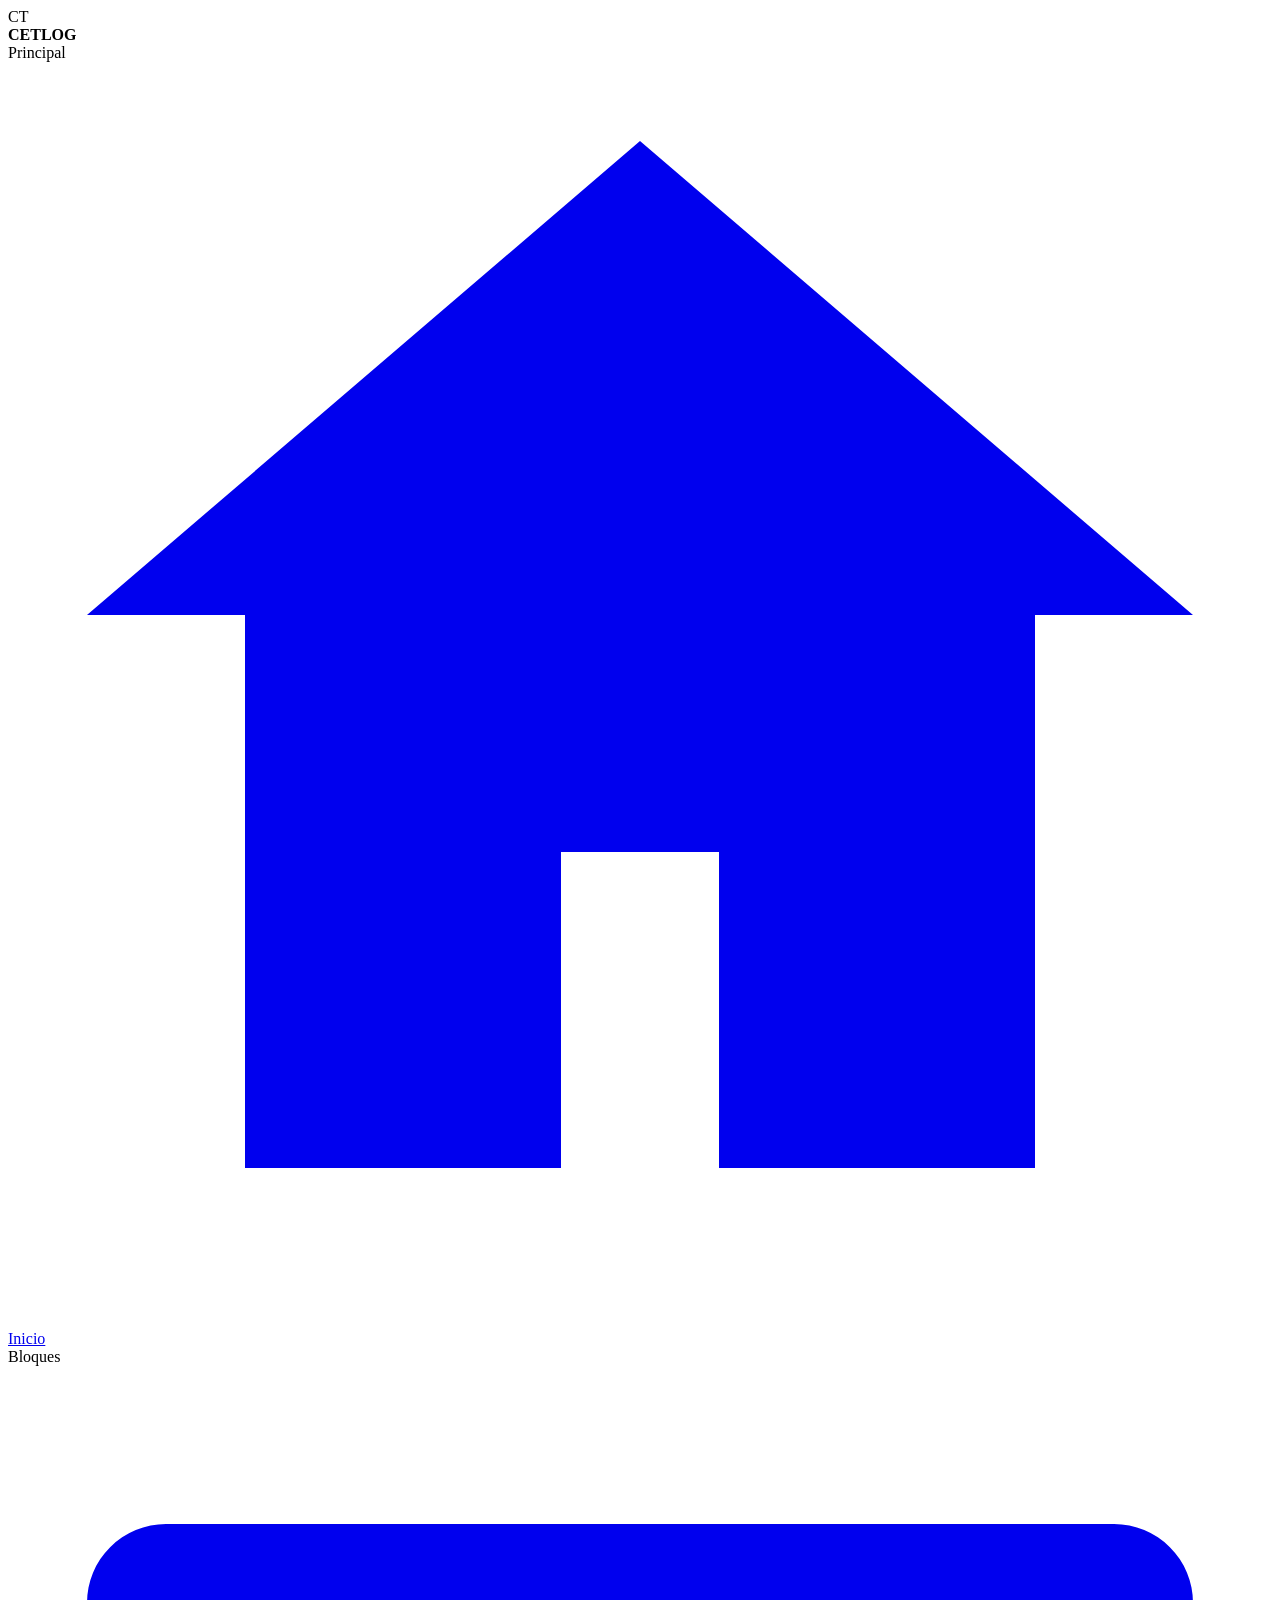
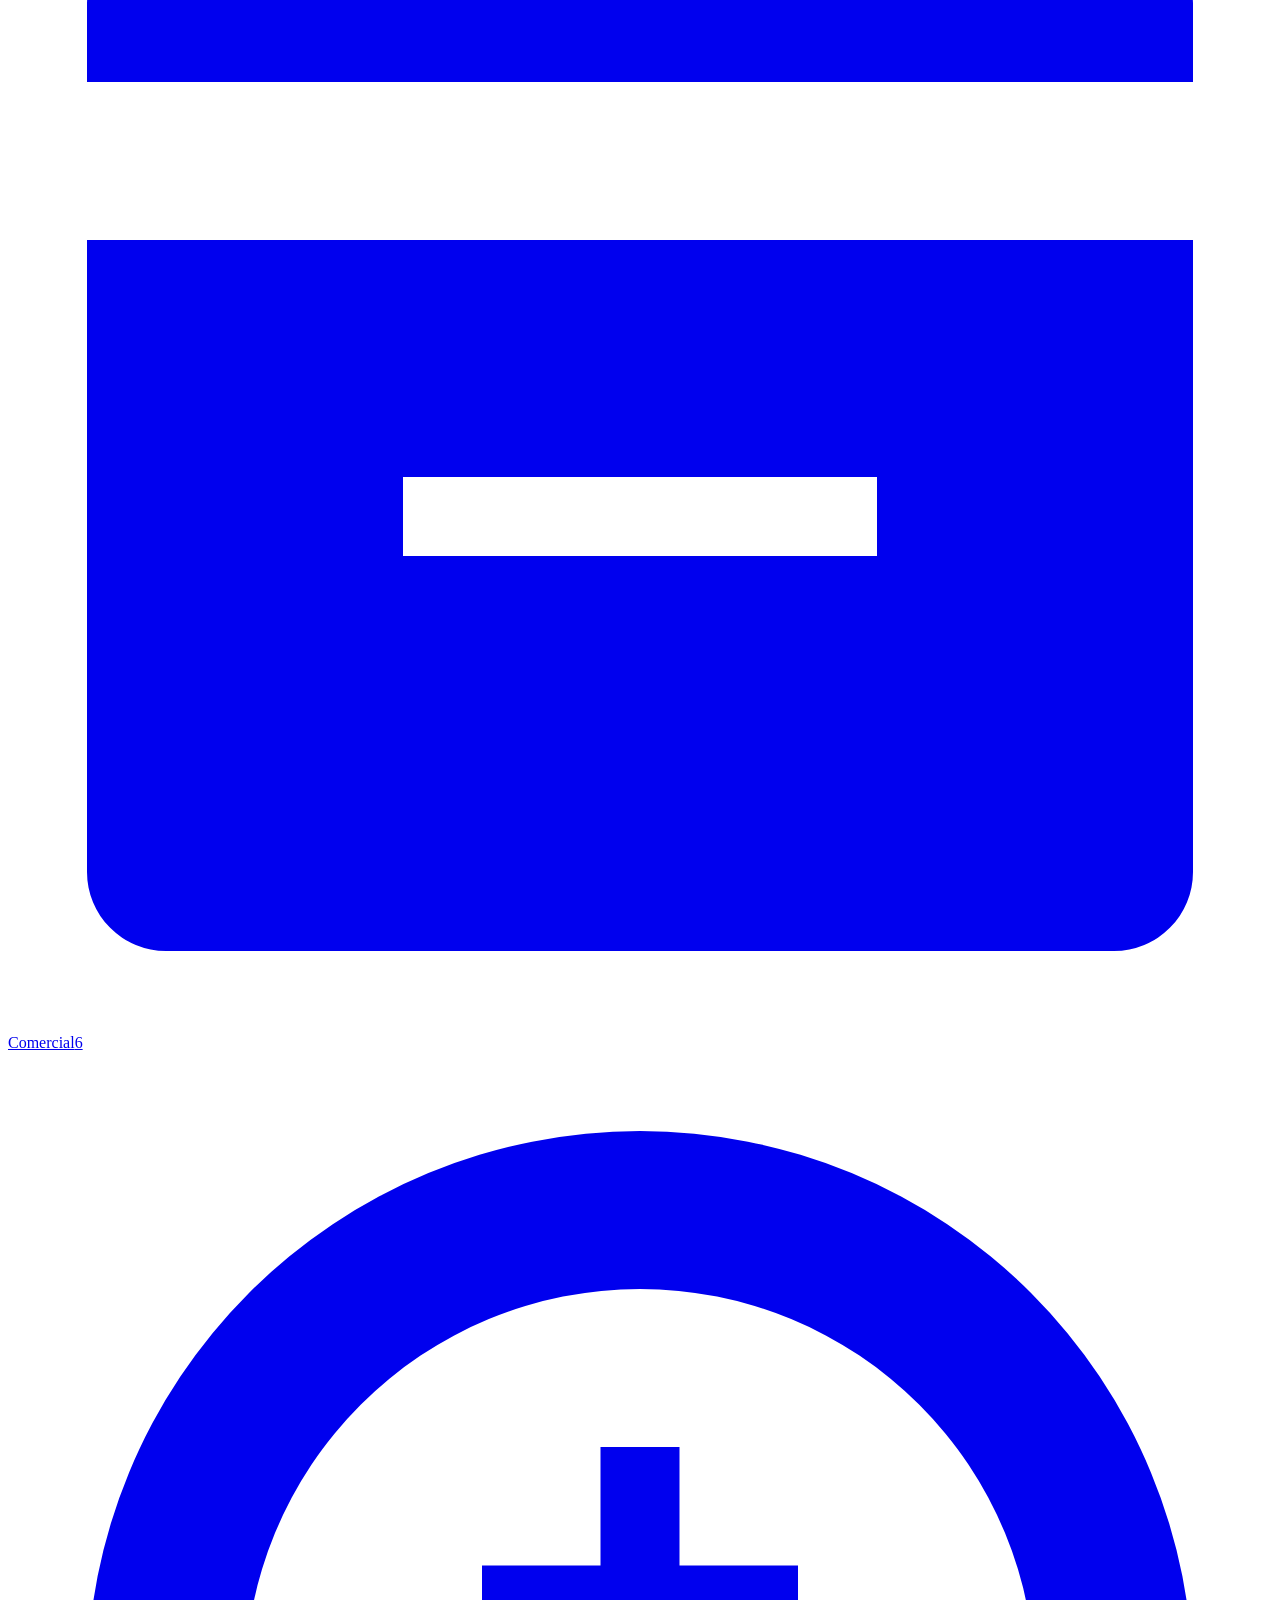
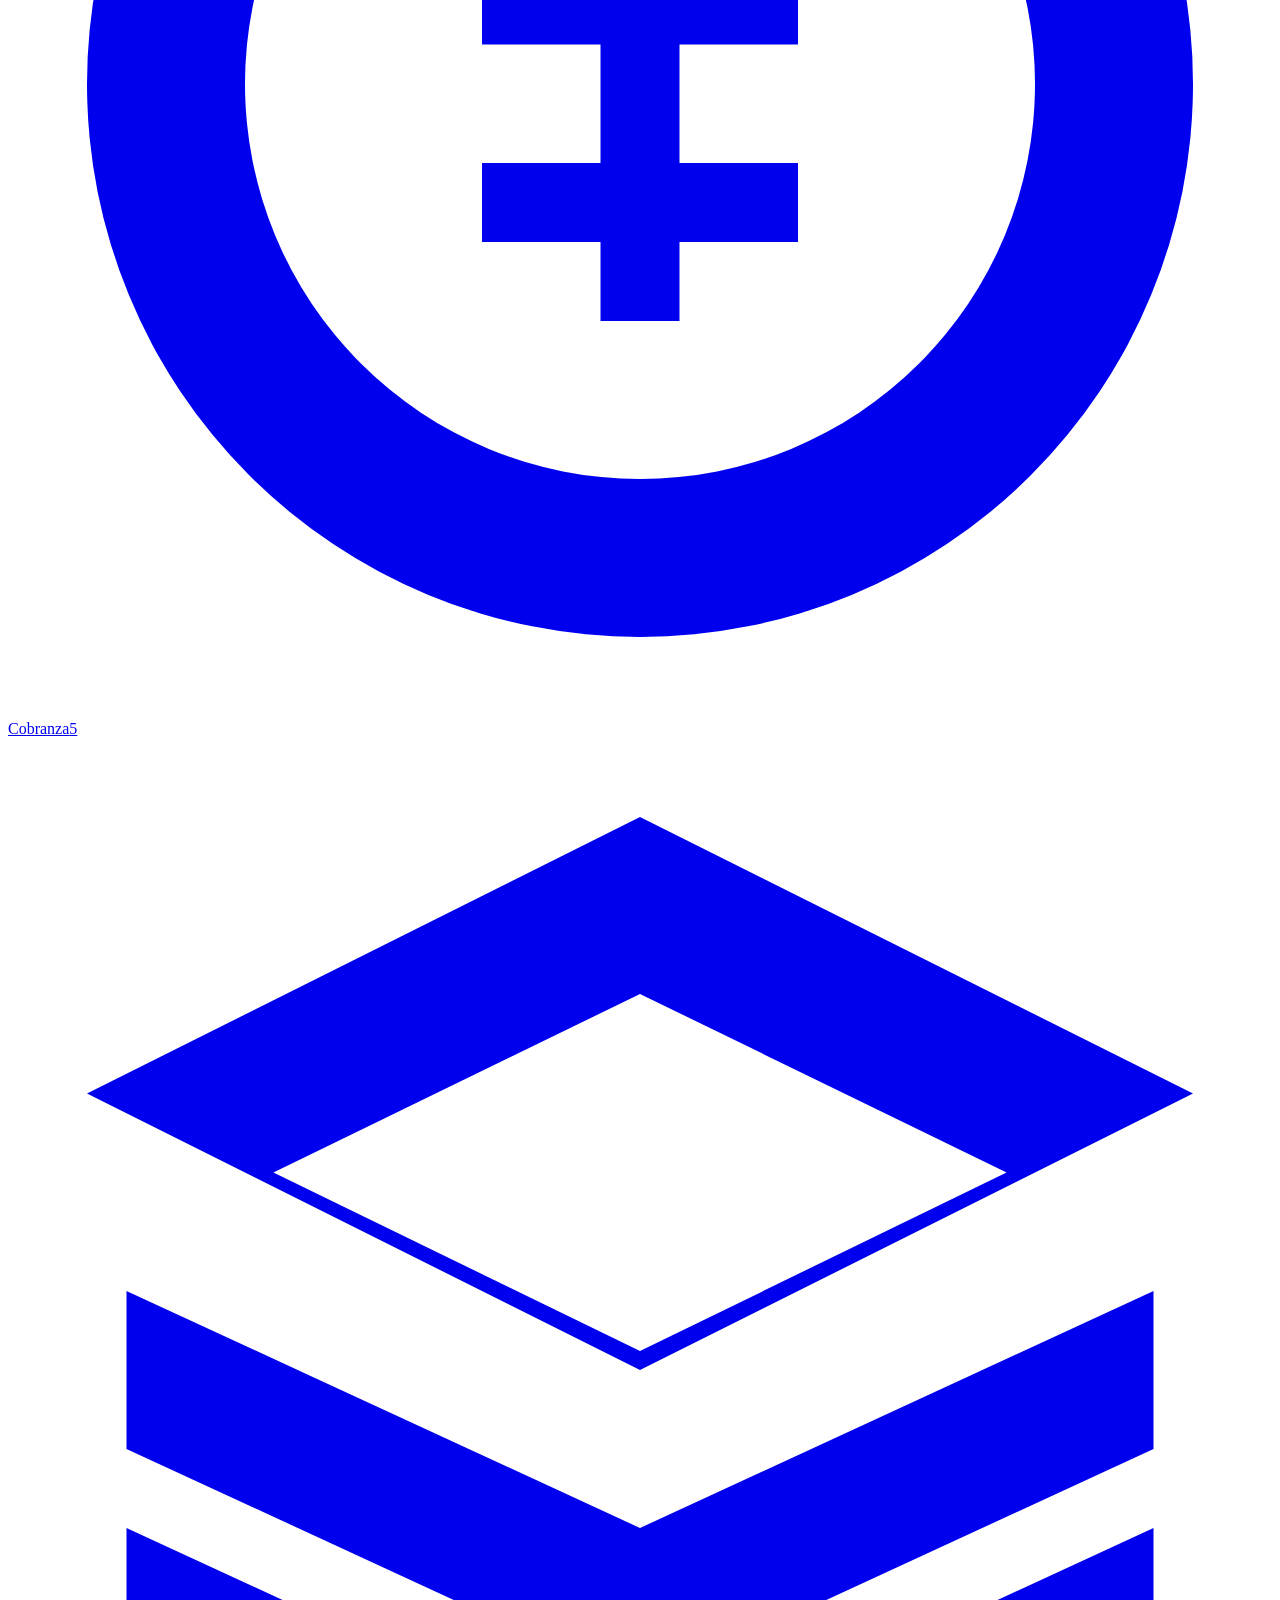
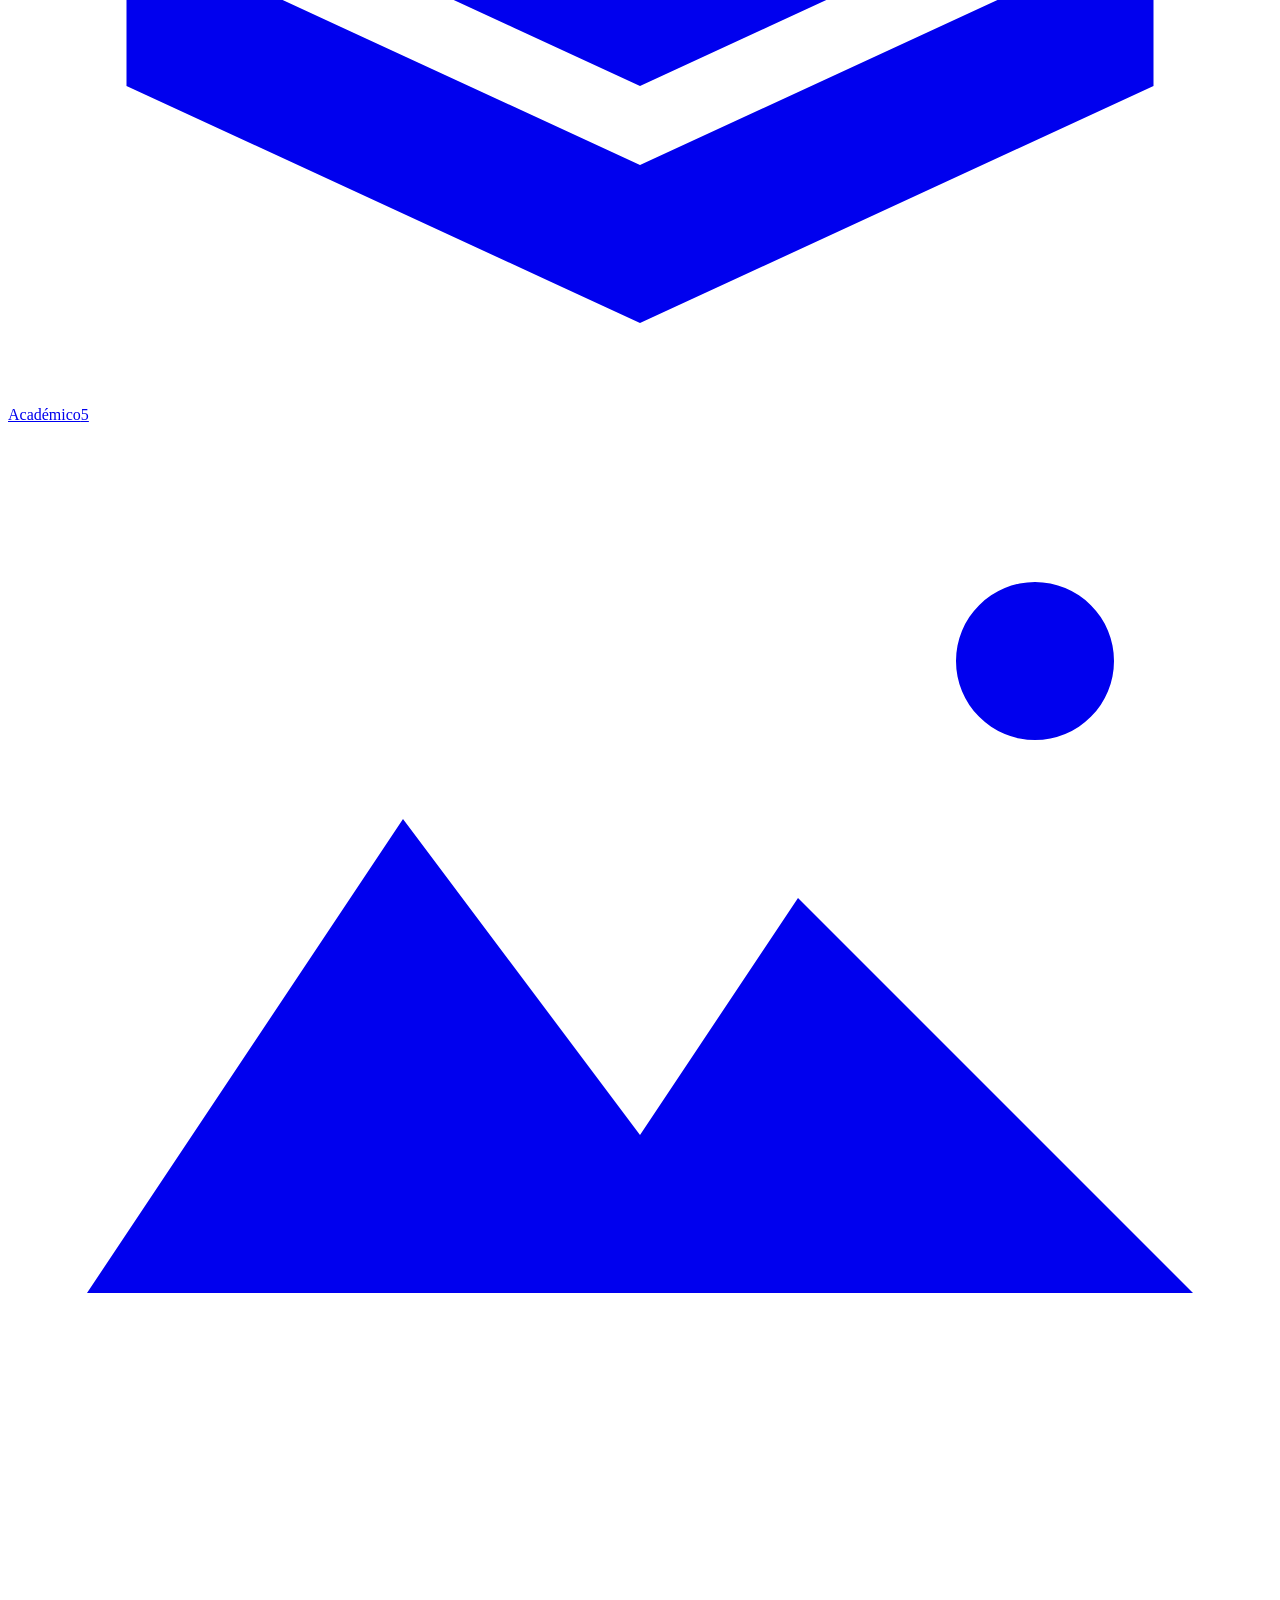
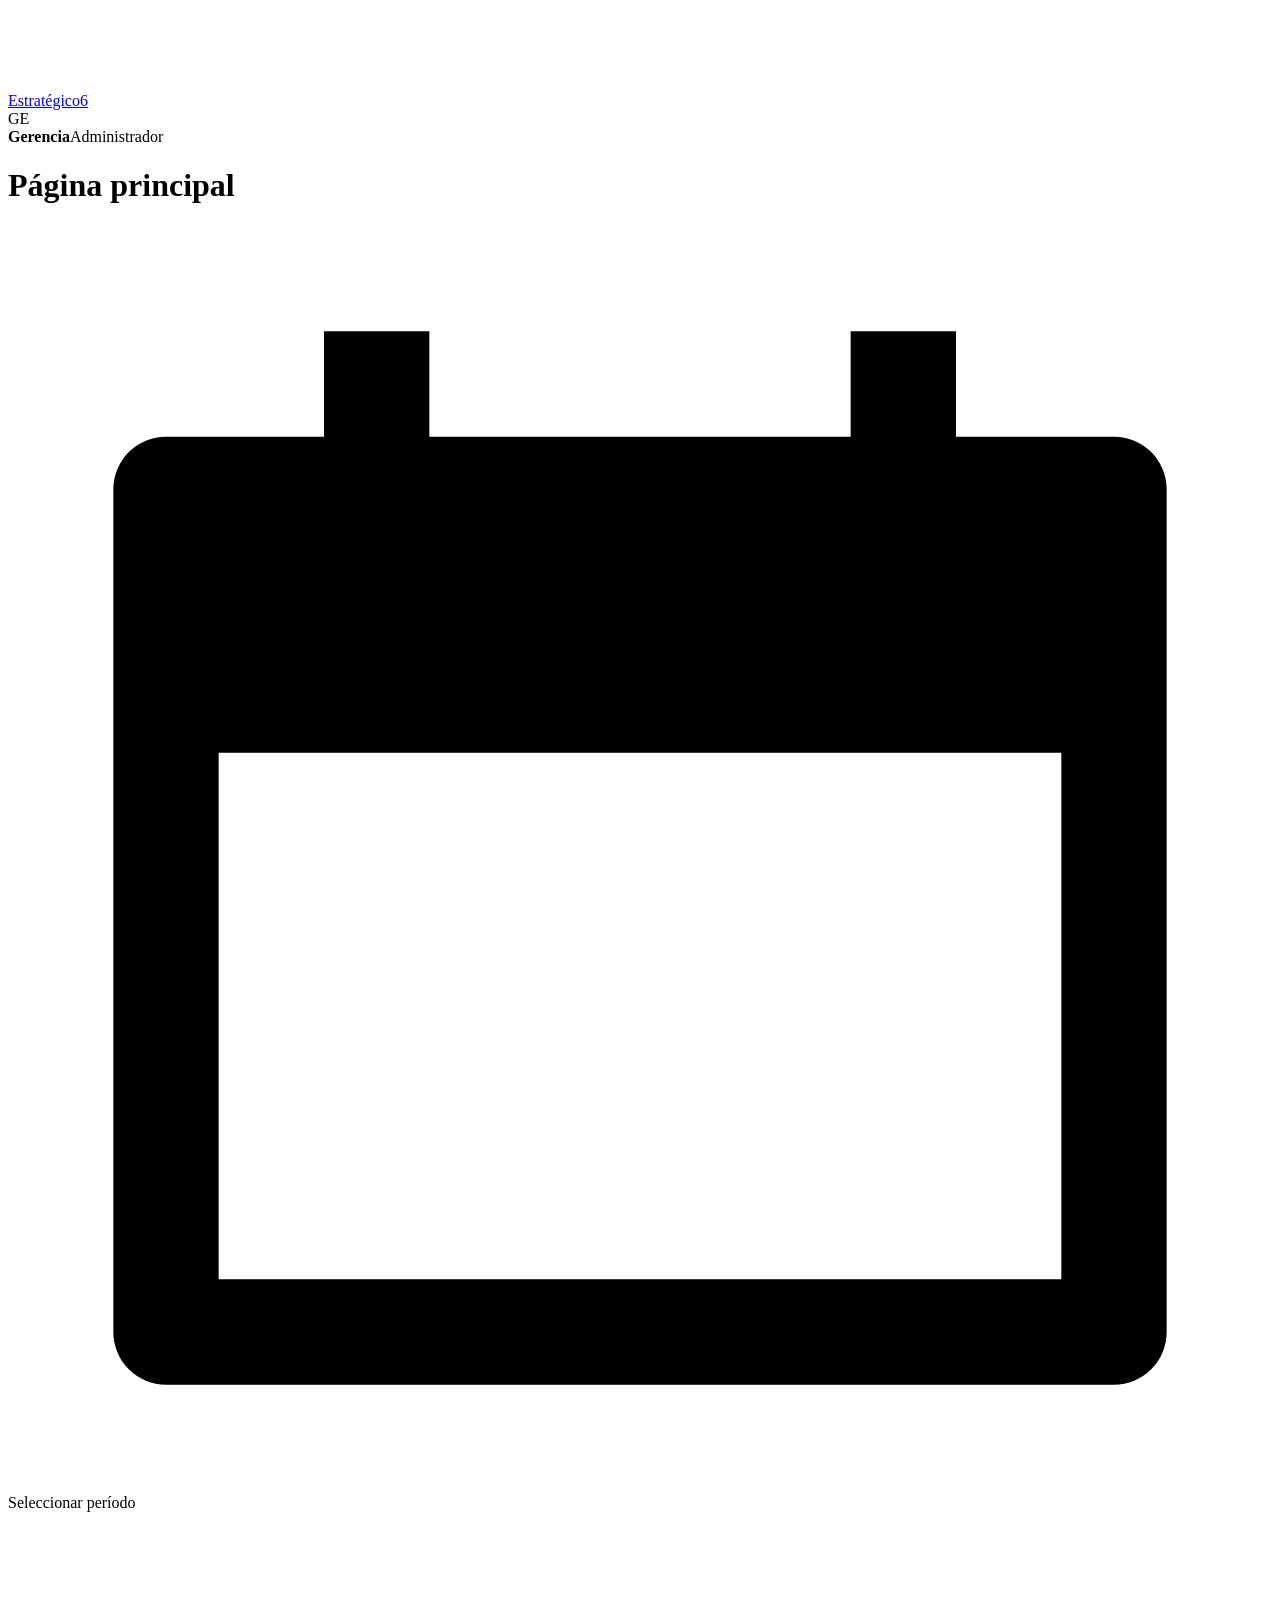
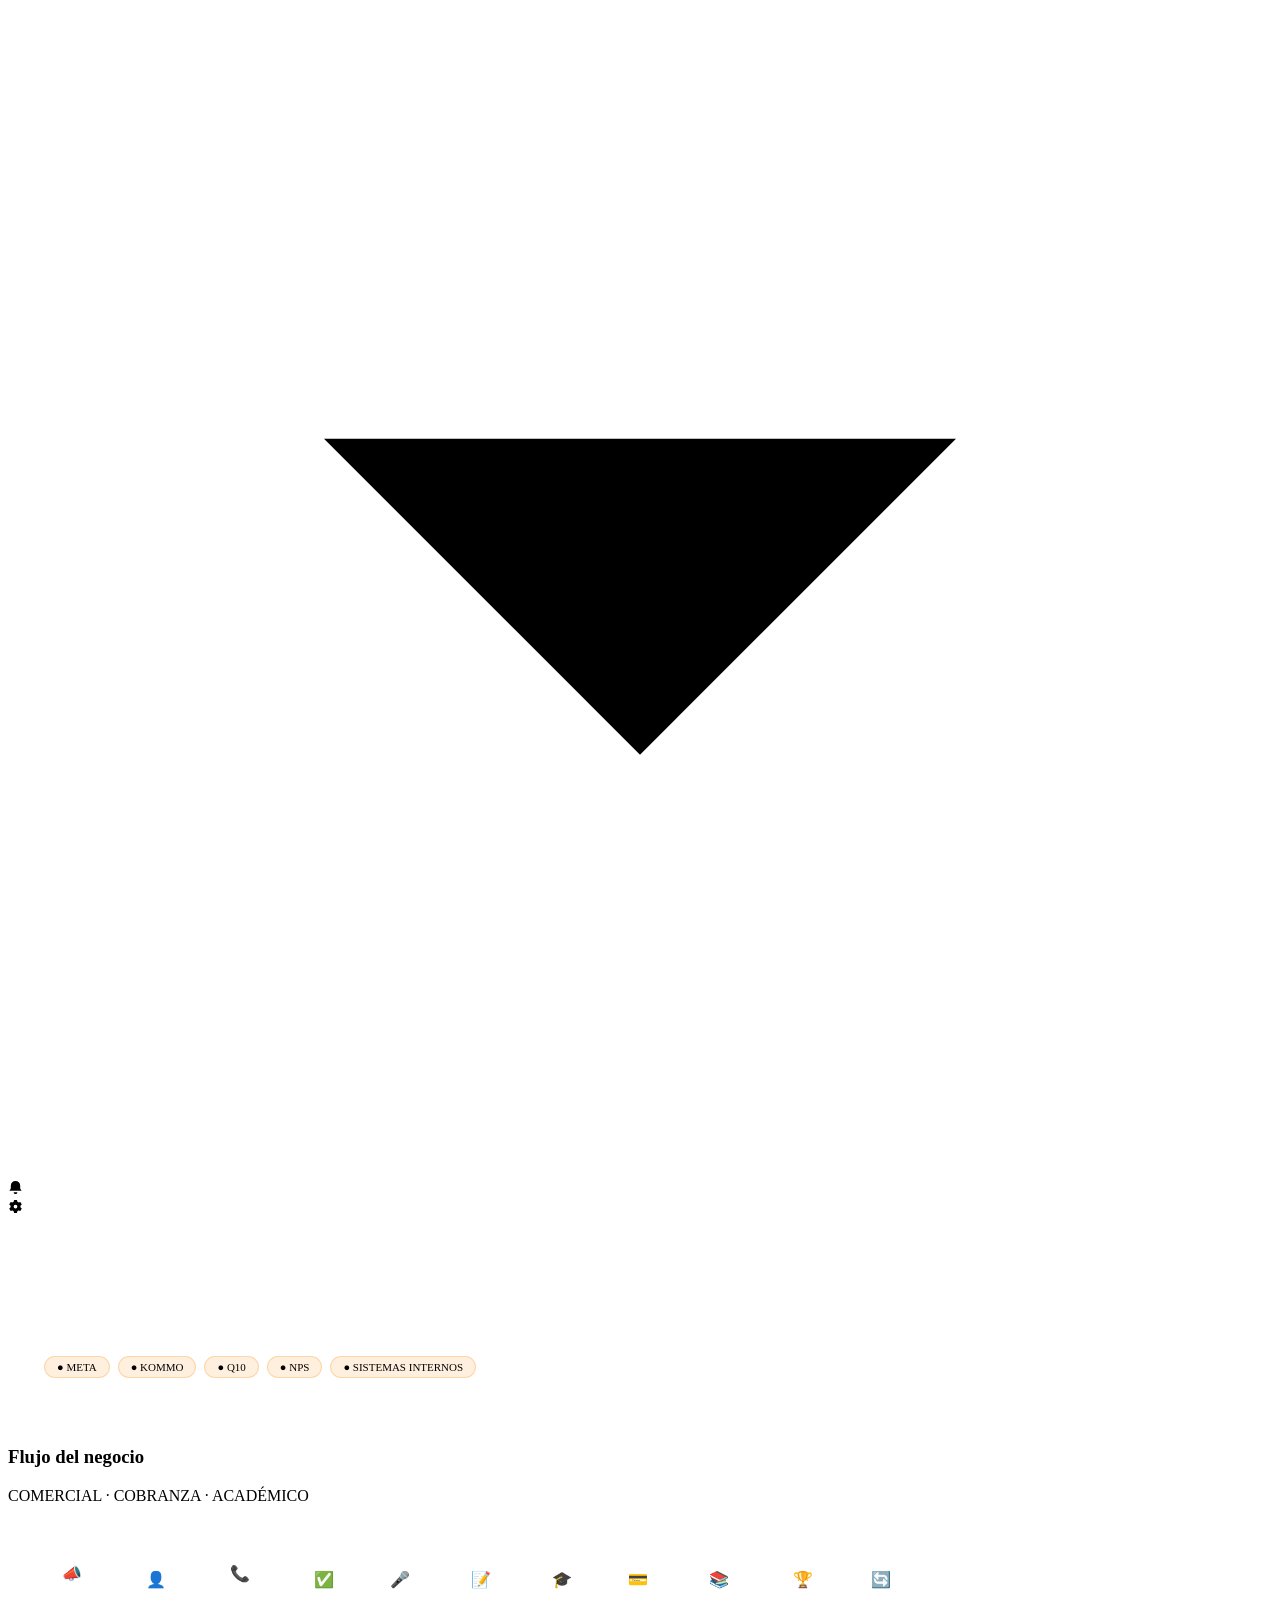
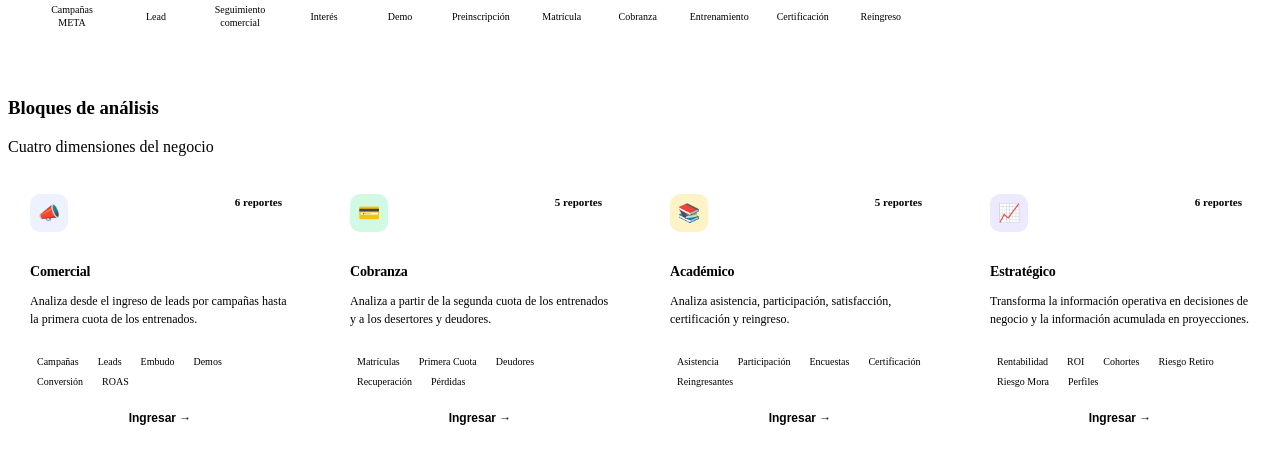
==== index.html @ 4b494918 "Rename cetlog_home.html to index.html" ====
<!DOCTYPE html>
<html lang="es">
<head>
<meta charset="UTF-8">
<meta name="viewport" content="width=device-width, initial-scale=1.0">
<title>Interfaz de reportes</title>
<link href="https://fonts.googleapis.com/css2?family=Inter:wght@300;400;500;600;700&display=swap" rel="stylesheet">
<link rel="stylesheet" href="cetlog_shared.css">
<style>
  .hero { background: linear-gradient(135deg, var(--navy) 0%, #252D7A 100%); border-radius: 14px; padding: 32px 36px; margin-bottom: 28px; position: relative; overflow: hidden; }
  .hero::before { content: ''; position: absolute; right: -40px; top: -40px; width: 220px; height: 220px; background: var(--orange); border-radius: 50%; opacity: 0.06; }
  .hero::after { content: ''; position: absolute; right: 60px; bottom: -60px; width: 140px; height: 140px; background: var(--orange); border-radius: 50%; opacity: 0.04; }
  .hero-label { font-size: 10px; font-weight: 600; color: var(--orange); text-transform: uppercase; letter-spacing: 0.12em; margin-bottom: 10px; }
  .hero h2 { font-size: 26px; font-weight: 700; color: white; letter-spacing: -0.5px; margin-bottom: 8px; line-height: 1.2; }
  .hero p { color: #ffffffa0; font-size: 13px; max-width: 540px; line-height: 1.6; margin-bottom: 20px; }
  .hero-chips { display: flex; gap: 8px; flex-wrap: wrap; }
  .hero-chip { background: #ffffff14; border: 1px solid #ffffff20; color: #ffffffc0; font-size: 11px; font-weight: 500; padding: 4px 12px; border-radius: 20px; }
  .hero-chip.orange { background: #F68A0A22; border-color: #F68A0A40; color: var(--orange); }

  .kpi-strip { display: grid; grid-template-columns: repeat(6, 1fr); gap: 12px; margin-bottom: 4px; }
  .kpi-card { background: var(--card); border: 1px solid var(--border); border-radius: 10px; padding: 16px; cursor: pointer; transition: all 0.15s; text-decoration: none; color: inherit; display: block; }
  .kpi-card:hover { border-color: var(--navy); box-shadow: 0 4px 16px #1D245C0f; transform: translateY(-1px); }
  .kpi-icon { width: 32px; height: 32px; border-radius: 8px; display: flex; align-items: center; justify-content: center; margin-bottom: 12px; font-size: 15px; }
  .kpi-card h4 { font-size: 12px; font-weight: 600; color: var(--text); margin-bottom: 3px; }
  .kpi-card p { font-size: 11px; color: var(--muted); line-height: 1.4; }
  .kpi-card .kpi-bar { height: 2px; background: var(--border); border-radius: 1px; margin-top: 12px; }
  .kpi-card .kpi-bar-fill { height: 100%; border-radius: 1px; width: 0; transition: width 0.8s ease; }

  .flow-section { background: var(--card); border: 1px solid var(--border); border-radius: 14px; padding: 28px 32px; margin-bottom: 4px; }
  .flow-label { font-size: 10px; font-weight: 600; color: var(--muted); text-transform: uppercase; letter-spacing: 0.1em; margin-bottom: 20px; }
  .flow-track { display: flex; align-items: center; gap: 0; overflow-x: auto; padding-bottom: 4px; }
  .flow-node { display: flex; flex-direction: column; align-items: center; flex-shrink: 0; }
  .flow-step { display: flex; flex-direction: column; align-items: center; gap: 6px; }
  .flow-bubble { width: 48px; height: 48px; border-radius: 50%; display: flex; align-items: center; justify-content: center; font-size: 16px; border: 2px solid var(--border); background: var(--bg); transition: all 0.2s; cursor: pointer; }
  .flow-bubble:hover { border-color: var(--navy); transform: scale(1.08); }
  .flow-bubble.highlight { border-color: var(--orange); background: var(--orange-light); }
  .flow-label-text { font-size: 10px; font-weight: 500; color: var(--muted); text-align: center; max-width: 64px; line-height: 1.3; }
  .flow-connector { width: 28px; height: 2px; background: var(--border); flex-shrink: 0; position: relative; margin-bottom: 24px; }
  .flow-connector::after { content: ''; position: absolute; right: -4px; top: -3px; width: 0; height: 0; border-top: 4px solid transparent; border-bottom: 4px solid transparent; border-left: 5px solid var(--border); }

  .blocks-grid { display: grid; grid-template-columns: repeat(4, 1fr); gap: 16px; }
  .block-card { background: var(--card); border: 1px solid var(--border); border-radius: 12px; padding: 22px; cursor: pointer; transition: all 0.15s; display: flex; flex-direction: column; gap: 14px; text-decoration: none; color: inherit; }
  .block-card:hover { box-shadow: 0 8px 24px #1D245C12; transform: translateY(-2px); }
  .block-card:hover .block-btn { background: var(--navy); color: white; border-color: var(--navy); }
  .block-header { display: flex; align-items: flex-start; justify-content: space-between; }
  .block-icon { width: 38px; height: 38px; border-radius: 10px; display: flex; align-items: center; justify-content: center; font-size: 18px; }
  .block-count { font-size: 11px; font-weight: 600; color: var(--muted); background: var(--bg); border: 1px solid var(--border); border-radius: 5px; padding: 2px 8px; }
  .block-body h4 { font-size: 14px; font-weight: 700; color: var(--text); margin-bottom: 5px; letter-spacing: -0.2px; }
  .block-body p { font-size: 12px; color: var(--muted); line-height: 1.5; }
  .block-reports { display: flex; flex-wrap: wrap; gap: 5px; }
  .report-tag { font-size: 10px; font-weight: 500; color: var(--muted); background: var(--bg); border: 1px solid var(--border); border-radius: 4px; padding: 2px 7px; }
  .block-btn { display: flex; align-items: center; justify-content: center; gap: 5px; border: 1px solid var(--border); border-radius: 7px; padding: 8px; font-size: 12px; font-weight: 600; color: var(--text); background: var(--bg); cursor: pointer; transition: all 0.15s; width: 100%; }

  .alerts-grid { display: grid; grid-template-columns: repeat(2, 1fr); gap: 12px; }
  .alert-card { background: var(--card); border: 1px solid var(--border); border-radius: 10px; padding: 16px 18px; display: flex; gap: 14px; align-items: flex-start; cursor: pointer; transition: all 0.15s; }
  .alert-card:hover { border-color: var(--navy); box-shadow: 0 4px 14px #1D245C0a; }
  .alert-dot { width: 8px; height: 8px; border-radius: 50%; flex-shrink: 0; margin-top: 5px; }
  .alert-body { flex: 1; }
  .alert-type { font-size: 9px; font-weight: 700; text-transform: uppercase; letter-spacing: 0.1em; margin-bottom: 4px; }
  .alert-body h5 { font-size: 13px; font-weight: 600; color: var(--text); margin-bottom: 3px; }
  .alert-body p { font-size: 11px; color: var(--muted); line-height: 1.4; }
  .alert-meta { font-size: 10px; color: var(--muted); margin-top: 8px; display: flex; gap: 8px; align-items: center; }
  .alert-badge { font-size: 9px; font-weight: 600; padding: 2px 7px; border-radius: 4px; }
</style>
</head>
<body>
<div class="layout">

  <aside class="sidebar">
    <div class="sidebar-logo">
      <div class="logo-mark">CT</div>
      <div class="logo-text"><strong>CETLOG</strong><span></span></div>
    </div>
    <div class="sidebar-section">
      <div class="sidebar-section-label">Principal</div>
      <a class="nav-item active" href="cetlog_home.html">
        <svg class="nav-icon" viewBox="0 0 16 16" fill="currentColor"><path d="M8 1L1 7h2v7h4v-4h2v4h4V7h2L8 1z"/></svg>
        Inicio
      </a>
    </div>
    <div class="sidebar-section">
      <div class="sidebar-section-label">Bloques</div>
      <a class="nav-item" href="cetlog_comercial.html">
        <svg class="nav-icon" viewBox="0 0 16 16" fill="currentColor"><path d="M2 2h12a1 1 0 0 1 1 1v1H1V3a1 1 0 0 1 1-1zm-1 4h14v8a1 1 0 0 1-1 1H2a1 1 0 0 1-1-1V6zm4 3v1h6V9H5z"/></svg>
        Comercial<span class="nav-badge">6</span>
      </a>
      <a class="nav-item" href="cetlog_cobranza.html">
        <svg class="nav-icon" viewBox="0 0 16 16" fill="currentColor"><path d="M8 1a7 7 0 1 1 0 14A7 7 0 0 1 8 1zm0 2a5 5 0 1 0 0 10A5 5 0 0 0 8 3zm.5 2v1.5H10v1H8.5V9H10v1H8.5V11h-1v-1H6V9h1.5V7.5H6v-1h1.5V5h1z"/></svg>
        Cobranza<span class="nav-badge">5</span>
      </a>
      <a class="nav-item" href="cetlog_academico.html">
        <svg class="nav-icon" viewBox="0 0 16 16" fill="currentColor"><path d="M8 1l7 3.5-7 3.5-7-3.5L8 1zm0 2.24L3.36 5.5 8 7.76 12.64 5.5 8 3.24zM1.5 7l6.5 3 6.5-3V9L8 12 1.5 9V7zm0 3l6.5 3 6.5-3v2L8 15l-6.5-3v-2z"/></svg>
        Académico<span class="nav-badge">5</span>
      </a>
      <a class="nav-item" href="cetlog_estrategico.html">
        <svg class="nav-icon" viewBox="0 0 16 16" fill="currentColor"><path d="M1 11l4-6 3 4 2-3 5 5H1zm13-8a1 1 0 1 1-2 0 1 1 0 0 1 2 0z"/></svg>
        Estratégico<span class="nav-badge">6</span>
      </a>
    </div>
    <div class="sidebar-bottom">
      <div class="user-pill">
        <div class="avatar">GE</div>
        <div class="user-info"><strong>Gerencia</strong><span>Administrador</span></div>
      </div>
    </div>
  </aside>

  <div class="main">
    <header class="topbar">
      <div class="topbar-title">
        <h1>Página principal</h1>
        
      </div>
      <div class="topbar-actions">
        <div class="period-selector">
          <svg viewBox="0 0 12 12" fill="currentColor"><path d="M3 1v1H1.5A.5.5 0 0 0 1 2.5v8a.5.5 0 0 0 .5.5h9a.5.5 0 0 0 .5-.5v-8a.5.5 0 0 0-.5-.5H9V1H8v1H4V1H3zm-1 4h8v5H2V5z"/></svg>
          Seleccionar período
          <svg viewBox="0 0 12 12" fill="currentColor"><path d="M3 5l3 3 3-3"/></svg>
        </div>
        <div class="icon-btn" data-tip="Notificaciones">
          <div class="notif-dot"></div>
          <svg width="15" height="15" viewBox="0 0 16 16" fill="currentColor"><path d="M8 1a5 5 0 0 0-5 5v3l-1.5 2.5h13L13 9V6a5 5 0 0 0-5-5zm0 14a2 2 0 0 0 2-2H6a2 2 0 0 0 2 2z"/></svg>
        </div>
        <div class="icon-btn" data-tip="Configuración">
          <svg width="15" height="15" viewBox="0 0 16 16" fill="currentColor"><path d="M6.5 1h3l.5 2a5 5 0 0 1 1.2.7l2-.5 1.5 2.6-1.5 1.4a5 5 0 0 1 0 1.6l1.5 1.4-1.5 2.6-2-.5A5 5 0 0 1 10 13l-.5 2h-3L6 13a5 5 0 0 1-1.2-.7l-2 .5L1.3 10.2l1.5-1.4a5 5 0 0 1 0-1.6L1.3 5.8 2.8 3.2l2 .5A5 5 0 0 1 6 3L6.5 1zM8 6a2 2 0 1 0 0 4 2 2 0 0 0 0-4z"/></svg>
        </div>
      </div>
    </header>

    <div class="content">

      <div class="hero">
               <h2>Visión completa del negocio</h2>
        <p>Plataforma centralizada para el análisis comercial, financiero, académico y estratégico.</p>
        <div class="hero-chips">
          <div class="hero-chip orange">● META</div>
          <div class="hero-chip orange">● KOMMO</div>
          <div class="hero-chip orange">● Q10</div>
          <div class="hero-chip orange">● NPS</div>
          <div class="hero-chip orange">● SISTEMAS INTERNOS</div>
        </div>
      </div>

      
      <div class="section-header" style="margin-top:36px;">
        <h3>Flujo del negocio</h3>
        <p>COMERCIAL · COBRANZA · ACADÉMICO</p>
      </div>
      <div class="flow-section">
                <div class="flow-track">
          <div class="flow-node"><div class="flow-step"><div class="flow-bubble highlight" data-tip="META Ads"><span>📣</span></div><div class="flow-label-text">Campañas META</div></div></div>
          <div class="flow-connector"></div>
          <div class="flow-node"><div class="flow-step"><div class="flow-bubble" data-tip="Kommo CRM"><span>👤</span></div><div class="flow-label-text">Lead</div></div></div>
          <div class="flow-connector"></div>
          <div class="flow-node"><div class="flow-step"><div class="flow-bubble" data-tip="Kommo + Control"><span>📞</span></div><div class="flow-label-text">Seguimiento comercial</div></div></div>
          <div class="flow-connector"></div>
          <div class="flow-node"><div class="flow-step"><div class="flow-bubble" data-tip="Kommo"><span>✅</span></div><div class="flow-label-text">Interés</div></div></div>
          <div class="flow-connector"></div>
          <div class="flow-node"><div class="flow-step"><div class="flow-bubble" data-tip="Lista de asistentes"><span>🎤</span></div><div class="flow-label-text">Demo</div></div></div>
          <div class="flow-connector"></div>
          <div class="flow-node"><div class="flow-step"><div class="flow-bubble" data-tip="Q10"><span>📝</span></div><div class="flow-label-text">Preinscripción</div></div></div>
          <div class="flow-connector"></div>
          <div class="flow-node"><div class="flow-step"><div class="flow-bubble" data-tip="Q10"><span>🎓</span></div><div class="flow-label-text">Matrícula</div></div></div>
          <div class="flow-connector"></div>
          <div class="flow-node"><div class="flow-step"><div class="flow-bubble" data-tip="Q10 + Cobranza"><span>💳</span></div><div class="flow-label-text">Cobranza</div></div></div>
          <div class="flow-connector"></div>
          <div class="flow-node"><div class="flow-step"><div class="flow-bubble" data-tip="Q10 + Sistema"><span>📚</span></div><div class="flow-label-text">Entrenamiento</div></div></div>
          <div class="flow-connector"></div>
          <div class="flow-node"><div class="flow-step"><div class="flow-bubble" data-tip="Q10"><span>🏆</span></div><div class="flow-label-text">Certificación</div></div></div>
          <div class="flow-connector"></div>
          <div class="flow-node"><div class="flow-step"><div class="flow-bubble highlight" data-tip="Q10 + Kommo"><span>🔄</span></div><div class="flow-label-text">Reingreso</div></div></div>
        </div>
      </div>

      <div class="section-header" style="margin-top:36px;">
        <h3>Bloques de análisis</h3>
        <p>Cuatro dimensiones del negocio</p>
      </div>
      <div class="blocks-grid">

        <a class="block-card" href="cetlog_comercial.html">
          <div class="block-header"><div class="block-icon" style="background:#EEF2FF;">📣</div><div class="block-count">6 reportes</div></div>
          <div class="block-body"><h4>Comercial</h4><p>Analiza desde el ingreso de leads por campañas hasta la primera cuota de los entrenados.  </p></div>
          <div class="block-reports"><span class="report-tag">Campañas</span><span class="report-tag">Leads</span><span class="report-tag">Embudo</span><span class="report-tag">Demos</span><span class="report-tag">Conversión</span><span class="report-tag">ROAS</span></div>
          <button class="block-btn">Ingresar →</button>
        </a>

        <a class="block-card" href="cetlog_cobranza.html">
          <div class="block-header"><div class="block-icon" style="background:#D1FAE5;">💳</div><div class="block-count">5 reportes</div></div>
          <div class="block-body"><h4>Cobranza</h4><p>Analiza a partir de la segunda cuota de los entrenados y a los desertores y deudores. </p></div>
          <div class="block-reports"><span class="report-tag">Matrículas</span><span class="report-tag">Primera Cuota</span><span class="report-tag">Deudores</span><span class="report-tag">Recuperación</span><span class="report-tag">Pérdidas</span></div>
          <button class="block-btn">Ingresar →</button>
        </a>

        <a class="block-card" href="cetlog_academico.html">
          <div class="block-header"><div class="block-icon" style="background:#FEF3C7;">📚</div><div class="block-count">5 reportes</div></div>
          <div class="block-body"><h4>Académico</h4><p>Analiza asistencia, participación, satisfacción, certificación y reingreso.</p></div>
          <div class="block-reports"><span class="report-tag">Asistencia</span><span class="report-tag">Participación</span><span class="report-tag">Encuestas</span><span class="report-tag">Certificación</span><span class="report-tag">Reingresantes</span></div>
          <button class="block-btn">Ingresar →</button>
        </a>

        <a class="block-card" href="cetlog_estrategico.html">
          <div class="block-header"><div class="block-icon" style="background:#EDE9FE;">📈</div><div class="block-count">6 reportes</div></div>
          <div class="block-body"><h4>Estratégico</h4><p>Transforma la información operativa en decisiones de negocio y la información acumulada en proyecciones. </p></div>
          <div class="block-reports"><span class="report-tag">Rentabilidad</span><span class="report-tag">ROI</span><span class="report-tag">Cohortes</span><span class="report-tag">Riesgo Retiro</span><span class="report-tag">Riesgo Mora</span><span class="report-tag">Perfiles</span></div>
          <button class="block-btn">Ingresar →</button>
        </a>

              

<script>
  window.addEventListener('load', () => {
    setTimeout(() => {
      document.querySelectorAll('.kpi-bar-fill').forEach(el => { el.style.width = el.dataset.w + '%'; });
    }, 300);
  });
</script>
</body>
</html>
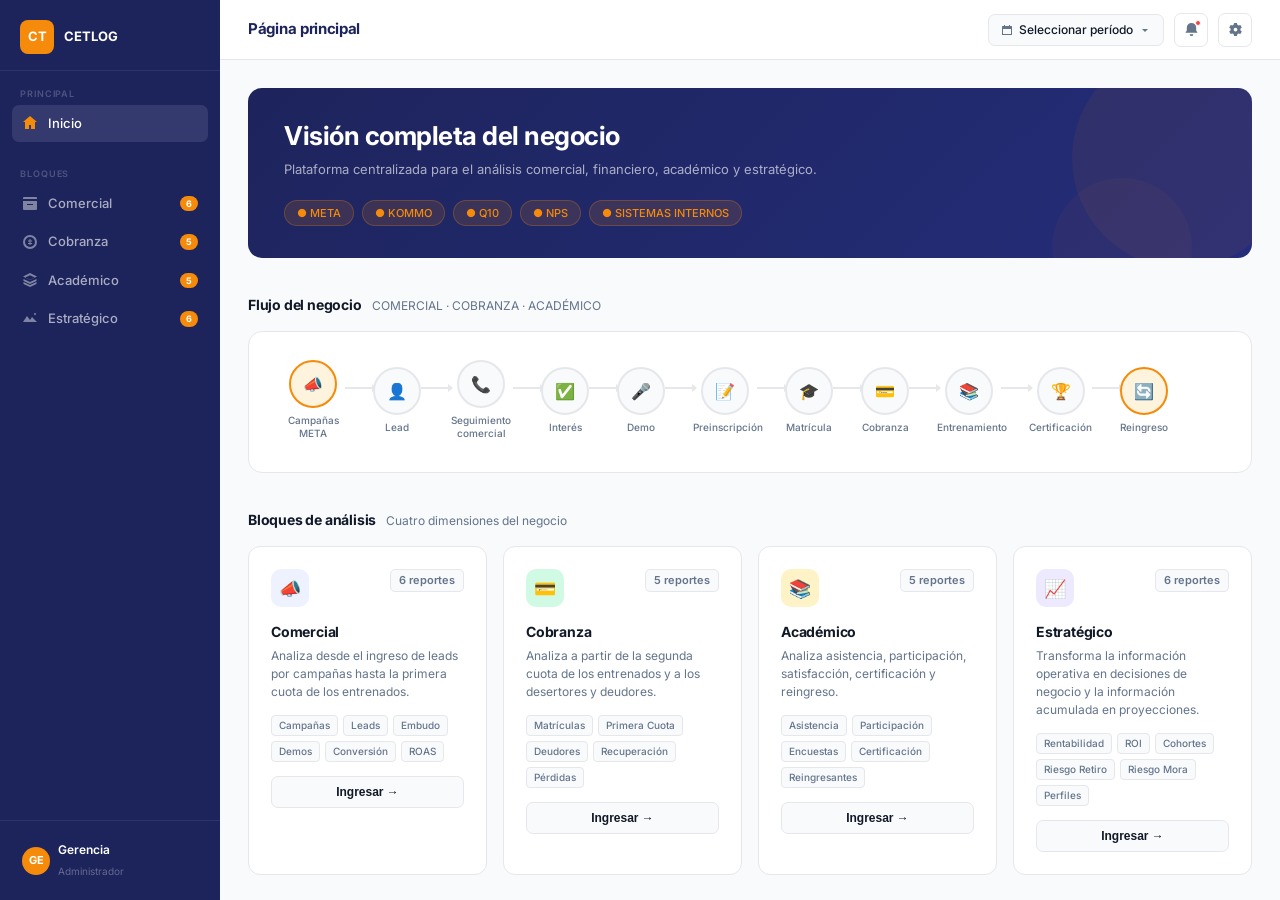
==== commit 710c5041: "Add files via upload" ====
--- a/index.html
+++ b/index.html
@@ -73,7 +73,7 @@
     </div>
     <div class="sidebar-section">
       <div class="sidebar-section-label">Principal</div>
-      <a class="nav-item active" href="cetlog_home.html">
+      <a class="nav-item active" href="index.html">
         <svg class="nav-icon" viewBox="0 0 16 16" fill="currentColor"><path d="M8 1L1 7h2v7h4v-4h2v4h4V7h2L8 1z"/></svg>
         Inicio
       </a>
--- a/cetlog_shared.css
+++ b/cetlog_shared.css
@@ -0,0 +1,332 @@
+/* ════════════════════════════════════════════════════════════════
+   CETLOG INTELLIGENCE HUB — Sistema visual compartido
+   ════════════════════════════════════════════════════════════════ */
+
+*, *::before, *::after { box-sizing: border-box; margin: 0; padding: 0; }
+
+:root {
+  --navy: #1D245C;
+  --navy-light: #252D6E;
+  --navy-dim: #1D245C22;
+  --orange: #F68A0A;
+  --orange-light: #FEF3DC;
+  --success: #10B981;
+  --success-light: #D1FAE5;
+  --warning: #F59E0B;
+  --warning-light: #FEF3C7;
+  --danger: #EF4444;
+  --danger-light: #FEE2E2;
+  --purple: #7C3AED;
+  --purple-light: #EDE9FE;
+  --bg: #F8FAFC;
+  --card: #FFFFFF;
+  --border: #E5E7EB;
+  --text: #111827;
+  --muted: #64748B;
+  --sidebar-w: 220px;
+  --topbar-h: 60px;
+}
+
+html, body { height: 100%; font-family: 'Inter', sans-serif; background: var(--bg); color: var(--text); font-size: 14px; line-height: 1.5; }
+
+/* ── LAYOUT ── */
+.layout { display: flex; height: 100vh; overflow: hidden; }
+
+/* ── SIDEBAR ── */
+.sidebar {
+  width: var(--sidebar-w);
+  background: var(--navy);
+  display: flex;
+  flex-direction: column;
+  flex-shrink: 0;
+  height: 100vh;
+  position: fixed;
+  left: 0; top: 0;
+  z-index: 100;
+}
+.sidebar-logo {
+  padding: 20px 20px 16px;
+  border-bottom: 1px solid #ffffff14;
+  display: flex;
+  align-items: center;
+  gap: 10px;
+}
+.logo-mark {
+  width: 34px; height: 34px;
+  background: var(--orange);
+  border-radius: 8px;
+  display: flex; align-items: center; justify-content: center;
+  font-weight: 700; font-size: 13px; color: white; letter-spacing: -0.5px;
+  flex-shrink: 0;
+}
+.logo-text { line-height: 1.2; }
+.logo-text strong { display: block; color: white; font-size: 13px; font-weight: 700; }
+.logo-text span { color: #ffffff60; font-size: 10px; font-weight: 400; }
+
+.sidebar-section { padding: 16px 12px 8px; }
+.sidebar-section-label { font-size: 9px; font-weight: 600; color: #ffffff38; text-transform: uppercase; letter-spacing: 0.1em; padding: 0 8px; margin-bottom: 4px; }
+
+.nav-item {
+  display: flex; align-items: center; gap: 10px;
+  padding: 9px 10px;
+  border-radius: 7px;
+  cursor: pointer;
+  color: #ffffffa0;
+  font-size: 13px; font-weight: 500;
+  transition: all 0.15s;
+  text-decoration: none;
+  margin-bottom: 1px;
+}
+.nav-item:hover { background: #ffffff12; color: white; }
+.nav-item.active { background: #ffffff1a; color: white; }
+.nav-item.active .nav-icon { color: var(--orange); }
+.nav-icon { width: 16px; height: 16px; flex-shrink: 0; opacity: 0.7; }
+.nav-item.active .nav-icon, .nav-item:hover .nav-icon { opacity: 1; }
+
+.nav-badge {
+  margin-left: auto;
+  background: var(--orange);
+  color: white;
+  font-size: 9px;
+  font-weight: 700;
+  padding: 1px 6px;
+  border-radius: 10px;
+}
+
+.sidebar-bottom {
+  margin-top: auto;
+  padding: 12px;
+  border-top: 1px solid #ffffff14;
+}
+.user-pill {
+  display: flex; align-items: center; gap: 8px;
+  padding: 8px 10px;
+  border-radius: 7px;
+  cursor: pointer;
+}
+.user-pill:hover { background: #ffffff12; }
+.avatar { width: 28px; height: 28px; background: var(--orange); border-radius: 50%; display: flex; align-items: center; justify-content: center; font-size: 11px; font-weight: 700; color: white; flex-shrink: 0; }
+.user-info strong { display: block; color: white; font-size: 12px; font-weight: 600; }
+.user-info span { color: #ffffff50; font-size: 10px; }
+
+/* ── MAIN ── */
+.main { margin-left: var(--sidebar-w); flex: 1; display: flex; flex-direction: column; height: 100vh; overflow: hidden; }
+
+/* ── TOPBAR ── */
+.topbar {
+  height: var(--topbar-h);
+  background: var(--card);
+  border-bottom: 1px solid var(--border);
+  display: flex; align-items: center;
+  padding: 0 28px;
+  gap: 16px;
+  flex-shrink: 0;
+  position: sticky; top: 0; z-index: 50;
+}
+.topbar-title { flex: 1; display: flex; align-items: center; gap: 10px; }
+.topbar-title h1 { font-size: 15px; font-weight: 700; color: var(--navy); letter-spacing: -0.3px; }
+.topbar-title p { font-size: 11px; color: var(--muted); font-weight: 400; }
+.topbar-crumb { font-size: 11px; color: var(--muted); display: flex; align-items: center; gap: 6px; }
+.topbar-crumb a { color: var(--muted); text-decoration: none; }
+.topbar-crumb a:hover { color: var(--navy); }
+.topbar-crumb .sep { opacity: 0.5; }
+.topbar-crumb .current { color: var(--text); font-weight: 600; }
+
+.topbar-actions { display: flex; align-items: center; gap: 10px; }
+
+.period-selector {
+  display: flex; align-items: center; gap: 6px;
+  background: var(--bg);
+  border: 1px solid var(--border);
+  border-radius: 7px;
+  padding: 6px 12px;
+  font-size: 12px; font-weight: 500; color: var(--text);
+  cursor: pointer;
+}
+.period-selector svg { width: 12px; height: 12px; color: var(--muted); }
+
+.icon-btn {
+  width: 34px; height: 34px;
+  border-radius: 7px;
+  border: 1px solid var(--border);
+  background: var(--card);
+  display: flex; align-items: center; justify-content: center;
+  cursor: pointer; color: var(--muted);
+  transition: all 0.15s;
+  position: relative;
+}
+.icon-btn:hover { border-color: var(--navy); color: var(--navy); }
+.notif-dot { position: absolute; top: 6px; right: 6px; width: 6px; height: 6px; background: var(--danger); border-radius: 50%; border: 1.5px solid white; }
+
+/* ── CONTENT ── */
+.content { flex: 1; overflow-y: auto; padding: 28px; }
+.content::-webkit-scrollbar { width: 4px; }
+.content::-webkit-scrollbar-track { background: transparent; }
+.content::-webkit-scrollbar-thumb { background: var(--border); border-radius: 4px; }
+
+/* ── SECTION HEADER ── */
+.section-header { display: flex; align-items: baseline; gap: 10px; margin-bottom: 16px; margin-top: 32px; }
+.section-header:first-child { margin-top: 0; }
+.section-header h3 { font-size: 14px; font-weight: 700; color: var(--text); letter-spacing: -0.2px; }
+.section-header p { font-size: 12px; color: var(--muted); }
+
+/* ── BLOCK HERO (header de cada bloque) ── */
+.block-hero {
+  border-radius: 14px;
+  padding: 28px 32px;
+  margin-bottom: 28px;
+  position: relative;
+  overflow: hidden;
+  color: white;
+}
+.block-hero::before {
+  content: '';
+  position: absolute; right: -40px; top: -40px;
+  width: 200px; height: 200px;
+  background: white;
+  border-radius: 50%;
+  opacity: 0.06;
+}
+.block-hero-eyebrow { font-size: 10px; font-weight: 600; text-transform: uppercase; letter-spacing: 0.12em; margin-bottom: 10px; opacity: 0.75; }
+.block-hero h2 { font-size: 23px; font-weight: 700; letter-spacing: -0.4px; margin-bottom: 8px; }
+.block-hero p { opacity: 0.78; font-size: 13px; max-width: 600px; line-height: 1.6; margin-bottom: 16px; }
+.block-hero-meta { display: flex; gap: 18px; flex-wrap: wrap; }
+.block-hero-meta div { display: flex; flex-direction: column; gap: 2px; }
+.block-hero-meta .num { font-size: 18px; font-weight: 700; }
+.block-hero-meta .lbl { font-size: 10px; opacity: 0.7; text-transform: uppercase; letter-spacing: 0.06em; }
+
+/* ── REPORT NAV TABS ── */
+.report-tabs {
+  display: flex; gap: 6px; flex-wrap: wrap;
+  margin-bottom: 28px;
+  padding-bottom: 16px;
+  border-bottom: 1px solid var(--border);
+}
+.report-tab {
+  display: flex; align-items: center; gap: 6px;
+  padding: 8px 14px;
+  border-radius: 8px;
+  border: 1px solid var(--border);
+  background: var(--card);
+  font-size: 12px; font-weight: 600; color: var(--muted);
+  cursor: pointer;
+  transition: all 0.15s;
+}
+.report-tab:hover { border-color: var(--navy); color: var(--navy); }
+.report-tab.active { background: var(--navy); border-color: var(--navy); color: white; }
+.report-tab .tab-num { font-size: 9px; opacity: 0.6; }
+
+/* ── REPORT PANEL ── */
+.report-panel { display: none; }
+.report-panel.active { display: block; animation: fadeIn 0.25s ease; }
+@keyframes fadeIn { from { opacity: 0; transform: translateY(4px); } to { opacity: 1; transform: translateY(0); } }
+
+.report-card {
+  background: var(--card);
+  border: 1px solid var(--border);
+  border-radius: 14px;
+  padding: 24px 26px;
+  margin-bottom: 20px;
+}
+.report-card-header { display: flex; align-items: flex-start; justify-content: space-between; margin-bottom: 18px; gap: 16px; }
+.report-card-header h4 { font-size: 15px; font-weight: 700; color: var(--text); margin-bottom: 4px; }
+.report-card-header .question { font-size: 12px; color: var(--muted); font-style: italic; }
+.report-meta-tags { display: flex; gap: 6px; flex-shrink: 0; }
+.meta-tag { font-size: 10px; font-weight: 600; padding: 3px 9px; border-radius: 5px; white-space: nowrap; }
+.meta-tag.source { background: var(--navy-dim); color: var(--navy); }
+.meta-tag.freq { background: var(--bg); color: var(--muted); border: 1px solid var(--border); }
+
+/* ── KPI ROW (dentro de un reporte) ── */
+.kpi-row { display: grid; grid-template-columns: repeat(4, 1fr); gap: 12px; margin-bottom: 4px; }
+.kpi-mini {
+  background: var(--bg);
+  border: 1px solid var(--border);
+  border-radius: 10px;
+  padding: 14px 16px;
+}
+.kpi-mini .q { font-size: 11px; color: var(--muted); margin-bottom: 8px; line-height: 1.4; min-height: 30px; }
+.kpi-mini .placeholder-value { font-size: 20px; font-weight: 700; color: var(--border); }
+.kpi-mini .placeholder-value::after { content: '—'; }
+
+/* ── CHART PLACEHOLDER ── */
+.chart-placeholder {
+  background: var(--bg);
+  border: 1.5px dashed var(--border);
+  border-radius: 10px;
+  min-height: 220px;
+  display: flex; flex-direction: column; align-items: center; justify-content: center;
+  gap: 8px;
+  color: var(--muted);
+}
+.chart-placeholder .icon { font-size: 28px; opacity: 0.4; }
+.chart-placeholder .label { font-size: 12px; font-weight: 600; }
+.chart-placeholder .sub { font-size: 10.5px; opacity: 0.7; max-width: 320px; text-align: center; line-height: 1.4; }
+
+/* ── TABLE PLACEHOLDER ── */
+.table-placeholder { border: 1px solid var(--border); border-radius: 10px; overflow: hidden; }
+.table-placeholder table { width: 100%; border-collapse: collapse; }
+.table-placeholder th {
+  background: var(--bg);
+  text-align: left;
+  font-size: 10.5px; font-weight: 700; color: var(--muted);
+  text-transform: uppercase; letter-spacing: 0.04em;
+  padding: 10px 14px;
+  border-bottom: 1px solid var(--border);
+}
+.table-placeholder td {
+  padding: 12px 14px;
+  border-bottom: 1px solid var(--border);
+  font-size: 12px;
+  color: var(--border);
+}
+.table-placeholder tr:last-child td { border-bottom: none; }
+.table-placeholder td.label-col { color: var(--muted); font-weight: 500; }
+
+/* ── GRID LAYOUTS FOR CHARTS ── */
+.chart-grid-2 { display: grid; grid-template-columns: 1fr 1fr; gap: 16px; }
+.chart-grid-1-2 { display: grid; grid-template-columns: 1.4fr 1fr; gap: 16px; }
+
+.viz-label { font-size: 11px; font-weight: 700; color: var(--text); margin-bottom: 10px; display: flex; align-items: center; gap: 6px; }
+.viz-label .dot { width: 6px; height: 6px; border-radius: 50%; }
+
+/* ── INTEGRATION BANNER ── */
+.integration-banner {
+  background: linear-gradient(135deg, var(--navy) 0%, #252D7A 100%);
+  border-radius: 12px;
+  padding: 18px 22px;
+  margin-bottom: 24px;
+  display: flex; align-items: center; gap: 14px;
+  color: white;
+}
+.integration-banner .icon { font-size: 20px; flex-shrink: 0; }
+.integration-banner h5 { font-size: 13px; font-weight: 700; margin-bottom: 2px; }
+.integration-banner p { font-size: 11.5px; opacity: 0.75; }
+
+/* ── BREADCRUMB FOOTER NAV ── */
+.block-footer-nav {
+  display: flex; justify-content: space-between; align-items: center;
+  margin-top: 32px;
+  padding-top: 20px;
+  border-top: 1px solid var(--border);
+}
+.footer-nav-link {
+  display: flex; align-items: center; gap: 8px;
+  font-size: 12px; font-weight: 600; color: var(--muted);
+  text-decoration: none;
+  padding: 8px 14px;
+  border-radius: 8px;
+  border: 1px solid var(--border);
+  transition: all 0.15s;
+}
+.footer-nav-link:hover { border-color: var(--navy); color: var(--navy); }
+
+/* TOOLTIP */
+[data-tip] { position: relative; }
+[data-tip]:hover::after {
+  content: attr(data-tip);
+  position: absolute; bottom: calc(100% + 6px); left: 50%; transform: translateX(-50%);
+  background: var(--text); color: white; font-size: 10px; padding: 4px 8px; border-radius: 4px;
+  white-space: nowrap; pointer-events: none; z-index: 200;
+}
+
+/* RESPONSIVE NOTE: layout optimized for desktop dashboards (gerencia) */
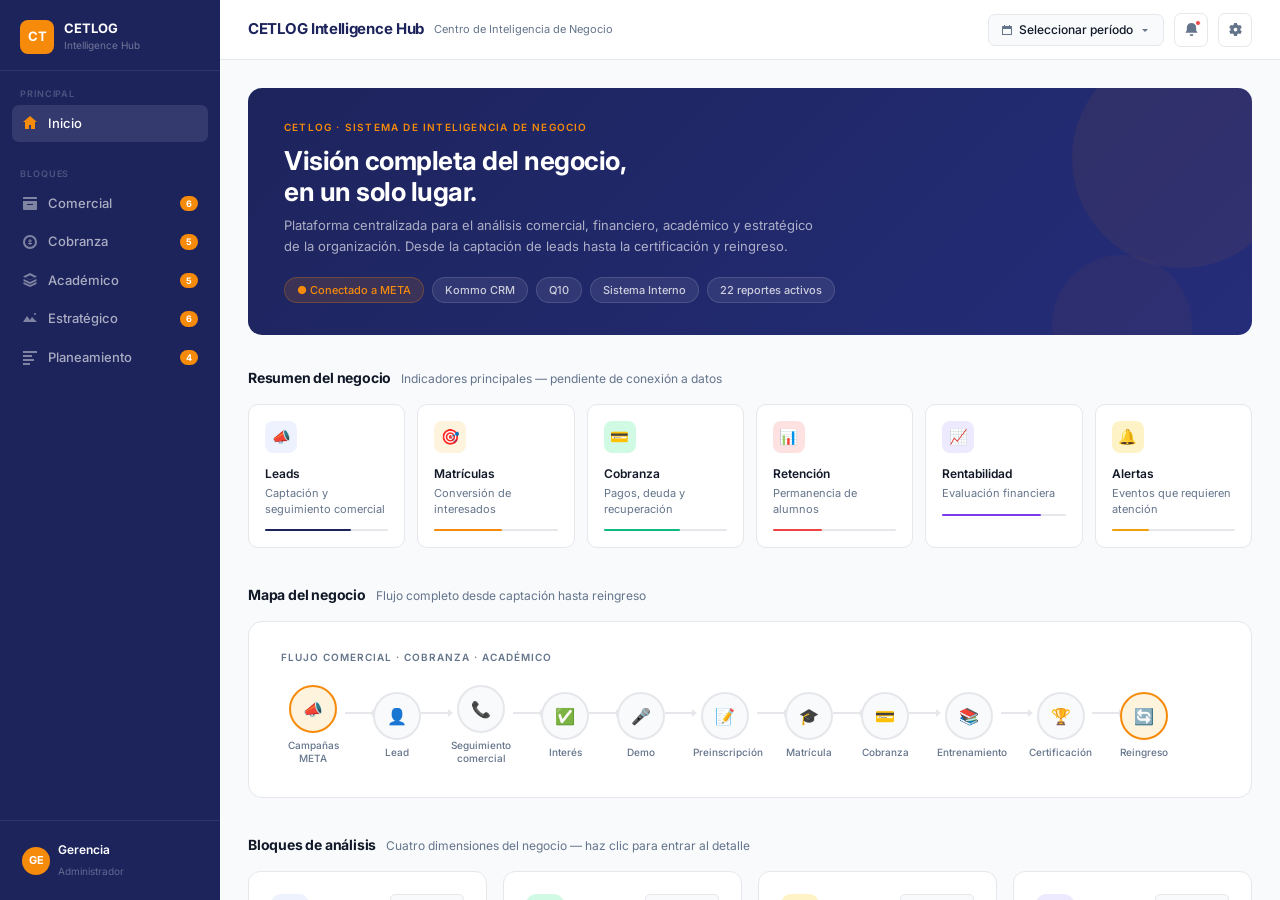
==== commit 6062ad05: "Add files via upload" ====
--- a/index.html
+++ b/index.html
@@ -3,7 +3,7 @@
 <head>
 <meta charset="UTF-8">
 <meta name="viewport" content="width=device-width, initial-scale=1.0">
-<title>Interfaz de reportes</title>
+<title>CETLOG Intelligence Hub</title>
 <link href="https://fonts.googleapis.com/css2?family=Inter:wght@300;400;500;600;700&display=swap" rel="stylesheet">
 <link rel="stylesheet" href="cetlog_shared.css">
 <style>
@@ -69,7 +69,7 @@
   <aside class="sidebar">
     <div class="sidebar-logo">
       <div class="logo-mark">CT</div>
-      <div class="logo-text"><strong>CETLOG</strong><span></span></div>
+      <div class="logo-text"><strong>CETLOG</strong><span>Intelligence Hub</span></div>
     </div>
     <div class="sidebar-section">
       <div class="sidebar-section-label">Principal</div>
@@ -96,6 +96,10 @@
         <svg class="nav-icon" viewBox="0 0 16 16" fill="currentColor"><path d="M1 11l4-6 3 4 2-3 5 5H1zm13-8a1 1 0 1 1-2 0 1 1 0 0 1 2 0z"/></svg>
         Estratégico<span class="nav-badge">6</span>
       </a>
+      <a class="nav-item" href="cetlog_planeamiento.html">
+        <svg class="nav-icon" viewBox="0 0 16 16" fill="currentColor"><path d="M1 2h14v2H1V2zm0 4h9v2H1V6zm0 4h11v2H1v-2zm0 4h7v2H1v-2z"/></svg>
+        Planeamiento<span class="nav-badge">4</span>
+      </a>
     </div>
     <div class="sidebar-bottom">
       <div class="user-pill">
@@ -108,8 +112,8 @@
   <div class="main">
     <header class="topbar">
       <div class="topbar-title">
-        <h1>Página principal</h1>
-        
+        <h1>CETLOG Intelligence Hub</h1>
+        <p>Centro de Inteligencia de Negocio</p>
       </div>
       <div class="topbar-actions">
         <div class="period-selector">
@@ -130,24 +134,68 @@
     <div class="content">
 
       <div class="hero">
-               <h2>Visión completa del negocio</h2>
-        <p>Plataforma centralizada para el análisis comercial, financiero, académico y estratégico.</p>
+        <div class="hero-label">CETLOG · Sistema de Inteligencia de Negocio</div>
+        <h2>Visión completa del negocio,<br>en un solo lugar.</h2>
+        <p>Plataforma centralizada para el análisis comercial, financiero, académico y estratégico de la organización. Desde la captación de leads hasta la certificación y reingreso.</p>
         <div class="hero-chips">
-          <div class="hero-chip orange">● META</div>
-          <div class="hero-chip orange">● KOMMO</div>
-          <div class="hero-chip orange">● Q10</div>
-          <div class="hero-chip orange">● NPS</div>
-          <div class="hero-chip orange">● SISTEMAS INTERNOS</div>
-        </div>
-      </div>
-
-      
+          <div class="hero-chip orange">● Conectado a META</div>
+          <div class="hero-chip">Kommo CRM</div>
+          <div class="hero-chip">Q10</div>
+          <div class="hero-chip">Sistema Interno</div>
+          <div class="hero-chip">22 reportes activos</div>
+        </div>
+      </div>
+
+      <div class="section-header">
+        <h3>Resumen del negocio</h3>
+        <p>Indicadores principales — pendiente de conexión a datos</p>
+      </div>
+      <div class="kpi-strip">
+        <a class="kpi-card" href="cetlog_comercial.html">
+          <div class="kpi-icon" style="background:#EEF2FF;">📣</div>
+          <h4>Leads</h4>
+          <p>Captación y seguimiento comercial</p>
+          <div class="kpi-bar"><div class="kpi-bar-fill" style="background:var(--navy);" data-w="70"></div></div>
+        </a>
+        <a class="kpi-card" href="cetlog_comercial.html">
+          <div class="kpi-icon" style="background:#FEF3DC;">🎯</div>
+          <h4>Matrículas</h4>
+          <p>Conversión de interesados</p>
+          <div class="kpi-bar"><div class="kpi-bar-fill" style="background:var(--orange);" data-w="55"></div></div>
+        </a>
+        <a class="kpi-card" href="cetlog_cobranza.html">
+          <div class="kpi-icon" style="background:#D1FAE5;">💳</div>
+          <h4>Cobranza</h4>
+          <p>Pagos, deuda y recuperación</p>
+          <div class="kpi-bar"><div class="kpi-bar-fill" style="background:var(--success);" data-w="62"></div></div>
+        </a>
+        <a class="kpi-card" href="cetlog_academico.html">
+          <div class="kpi-icon" style="background:#FEE2E2;">📊</div>
+          <h4>Retención</h4>
+          <p>Permanencia de alumnos</p>
+          <div class="kpi-bar"><div class="kpi-bar-fill" style="background:var(--danger);" data-w="40"></div></div>
+        </a>
+        <a class="kpi-card" href="cetlog_estrategico.html">
+          <div class="kpi-icon" style="background:#EDE9FE;">📈</div>
+          <h4>Rentabilidad</h4>
+          <p>Evaluación financiera</p>
+          <div class="kpi-bar"><div class="kpi-bar-fill" style="background:#7C3AED;" data-w="80"></div></div>
+        </a>
+        <div class="kpi-card">
+          <div class="kpi-icon" style="background:#FEF3C7;">🔔</div>
+          <h4>Alertas</h4>
+          <p>Eventos que requieren atención</p>
+          <div class="kpi-bar"><div class="kpi-bar-fill" style="background:var(--warning);" data-w="30"></div></div>
+        </div>
+      </div>
+
       <div class="section-header" style="margin-top:36px;">
-        <h3>Flujo del negocio</h3>
-        <p>COMERCIAL · COBRANZA · ACADÉMICO</p>
+        <h3>Mapa del negocio</h3>
+        <p>Flujo completo desde captación hasta reingreso</p>
       </div>
       <div class="flow-section">
-                <div class="flow-track">
+        <div class="flow-label">FLUJO COMERCIAL · COBRANZA · ACADÉMICO</div>
+        <div class="flow-track">
           <div class="flow-node"><div class="flow-step"><div class="flow-bubble highlight" data-tip="META Ads"><span>📣</span></div><div class="flow-label-text">Campañas META</div></div></div>
           <div class="flow-connector"></div>
           <div class="flow-node"><div class="flow-step"><div class="flow-bubble" data-tip="Kommo CRM"><span>👤</span></div><div class="flow-label-text">Lead</div></div></div>
@@ -174,20 +222,20 @@
 
       <div class="section-header" style="margin-top:36px;">
         <h3>Bloques de análisis</h3>
-        <p>Cuatro dimensiones del negocio</p>
+        <p>Cuatro dimensiones del negocio — haz clic para entrar al detalle</p>
       </div>
       <div class="blocks-grid">
 
         <a class="block-card" href="cetlog_comercial.html">
           <div class="block-header"><div class="block-icon" style="background:#EEF2FF;">📣</div><div class="block-count">6 reportes</div></div>
-          <div class="block-body"><h4>Comercial</h4><p>Analiza desde el ingreso de leads por campañas hasta la primera cuota de los entrenados.  </p></div>
+          <div class="block-body"><h4>Comercial</h4><p>Analiza campañas, leads, seguimiento comercial, demos y matrículas.</p></div>
           <div class="block-reports"><span class="report-tag">Campañas</span><span class="report-tag">Leads</span><span class="report-tag">Embudo</span><span class="report-tag">Demos</span><span class="report-tag">Conversión</span><span class="report-tag">ROAS</span></div>
           <button class="block-btn">Ingresar →</button>
         </a>
 
         <a class="block-card" href="cetlog_cobranza.html">
           <div class="block-header"><div class="block-icon" style="background:#D1FAE5;">💳</div><div class="block-count">5 reportes</div></div>
-          <div class="block-body"><h4>Cobranza</h4><p>Analiza a partir de la segunda cuota de los entrenados y a los desertores y deudores. </p></div>
+          <div class="block-body"><h4>Cobranza</h4><p>Analiza matrículas, cuotas, deuda, recuperación y deserción financiera.</p></div>
           <div class="block-reports"><span class="report-tag">Matrículas</span><span class="report-tag">Primera Cuota</span><span class="report-tag">Deudores</span><span class="report-tag">Recuperación</span><span class="report-tag">Pérdidas</span></div>
           <button class="block-btn">Ingresar →</button>
         </a>
@@ -201,12 +249,60 @@
 
         <a class="block-card" href="cetlog_estrategico.html">
           <div class="block-header"><div class="block-icon" style="background:#EDE9FE;">📈</div><div class="block-count">6 reportes</div></div>
-          <div class="block-body"><h4>Estratégico</h4><p>Transforma la información operativa en decisiones de negocio y la información acumulada en proyecciones. </p></div>
+          <div class="block-body"><h4>Estratégico</h4><p>Transforma la información operativa en decisiones de negocio.</p></div>
           <div class="block-reports"><span class="report-tag">Rentabilidad</span><span class="report-tag">ROI</span><span class="report-tag">Cohortes</span><span class="report-tag">Riesgo Retiro</span><span class="report-tag">Riesgo Mora</span><span class="report-tag">Perfiles</span></div>
           <button class="block-btn">Ingresar →</button>
         </a>
 
-              
+      </div>
+
+      <div class="section-header" style="margin-top:36px;">
+        <h3>Centro de alertas</h3>
+        <p>Eventos que requieren atención — pendiente de datos reales</p>
+      </div>
+      <div class="alerts-grid">
+        <div class="alert-card">
+          <div class="alert-dot" style="background:var(--danger);"></div>
+          <div class="alert-body">
+            <div class="alert-type" style="color:var(--danger);">Riesgo</div>
+            <h5>Deudores sin seguimiento</h5>
+            <p>Alumnos con deuda activa sin contacto registrado en los últimos días.</p>
+            <div class="alert-meta"><span class="alert-badge" style="background:var(--danger-light);color:var(--danger);">Cobranza</span><span>· Acción requerida</span></div>
+          </div>
+        </div>
+        <div class="alert-card">
+          <div class="alert-dot" style="background:var(--warning);"></div>
+          <div class="alert-body">
+            <div class="alert-type" style="color:var(--warning);">Seguimiento</div>
+            <h5>Leads sin contactar</h5>
+            <p>Leads nuevos asignados a comerciales sin primera llamada registrada.</p>
+            <div class="alert-meta"><span class="alert-badge" style="background:var(--warning-light);color:var(--warning);">Comercial</span><span>· Revisión pendiente</span></div>
+          </div>
+        </div>
+        <div class="alert-card">
+          <div class="alert-dot" style="background:var(--success);"></div>
+          <div class="alert-body">
+            <div class="alert-type" style="color:var(--success);">Oportunidad</div>
+            <h5>Certificados sin oferta de reingreso</h5>
+            <p>Alumnos certificados recientemente a quienes no se les ha ofrecido un nuevo programa.</p>
+            <div class="alert-meta"><span class="alert-badge" style="background:var(--success-light);color:var(--success);">Académico</span><span>· Oportunidad comercial</span></div>
+          </div>
+        </div>
+        <div class="alert-card">
+          <div class="alert-dot" style="background:#7C3AED;"></div>
+          <div class="alert-body">
+            <div class="alert-type" style="color:#7C3AED;">Tendencia</div>
+            <h5>Baja asistencia en programa activo</h5>
+            <p>Un programa activo muestra tendencia a la baja en asistencia en las últimas sesiones.</p>
+            <div class="alert-meta"><span class="alert-badge" style="background:#EDE9FE;color:#7C3AED;">Académico</span><span>· Monitoreo activo</span></div>
+          </div>
+        </div>
+      </div>
+
+      <div style="height:40px;"></div>
+    </div>
+  </div>
+</div>
 
 <script>
   window.addEventListener('load', () => {
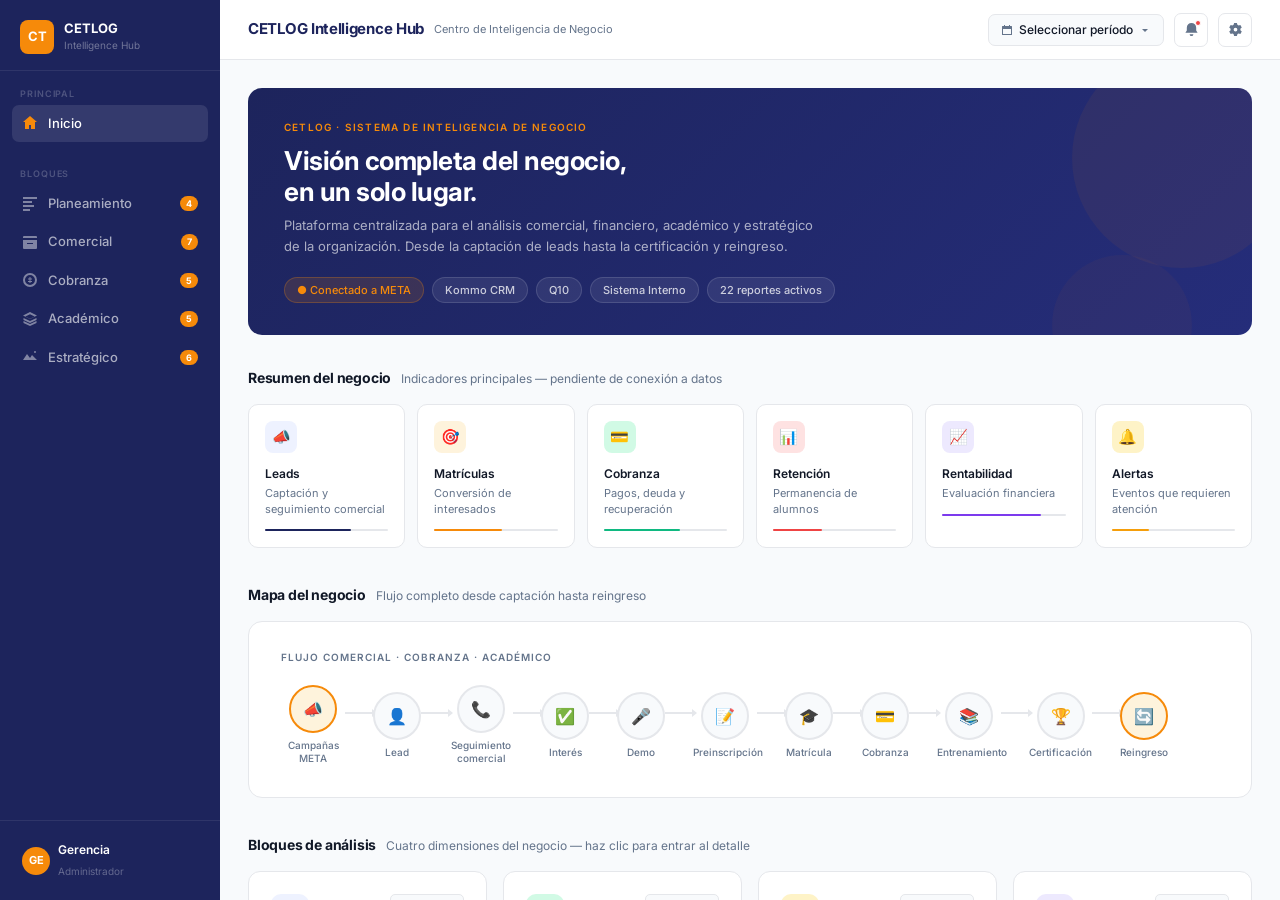
==== commit 31af018b: "Add files via upload" ====
--- a/index.html
+++ b/index.html
@@ -80,9 +80,13 @@
     </div>
     <div class="sidebar-section">
       <div class="sidebar-section-label">Bloques</div>
+      <a class="nav-item" href="cetlog_planeamiento.html">
+        <svg class="nav-icon" viewBox="0 0 16 16" fill="currentColor"><path d="M1 2h14v2H1V2zm0 4h9v2H1V6zm0 4h11v2H1v-2zm0 4h7v2H1v-2z"/></svg>
+        Planeamiento<span class="nav-badge">4</span>
+      </a>
       <a class="nav-item" href="cetlog_comercial.html">
         <svg class="nav-icon" viewBox="0 0 16 16" fill="currentColor"><path d="M2 2h12a1 1 0 0 1 1 1v1H1V3a1 1 0 0 1 1-1zm-1 4h14v8a1 1 0 0 1-1 1H2a1 1 0 0 1-1-1V6zm4 3v1h6V9H5z"/></svg>
-        Comercial<span class="nav-badge">6</span>
+        Comercial<span class="nav-badge">7</span>
       </a>
       <a class="nav-item" href="cetlog_cobranza.html">
         <svg class="nav-icon" viewBox="0 0 16 16" fill="currentColor"><path d="M8 1a7 7 0 1 1 0 14A7 7 0 0 1 8 1zm0 2a5 5 0 1 0 0 10A5 5 0 0 0 8 3zm.5 2v1.5H10v1H8.5V9H10v1H8.5V11h-1v-1H6V9h1.5V7.5H6v-1h1.5V5h1z"/></svg>
@@ -95,10 +99,6 @@
       <a class="nav-item" href="cetlog_estrategico.html">
         <svg class="nav-icon" viewBox="0 0 16 16" fill="currentColor"><path d="M1 11l4-6 3 4 2-3 5 5H1zm13-8a1 1 0 1 1-2 0 1 1 0 0 1 2 0z"/></svg>
         Estratégico<span class="nav-badge">6</span>
-      </a>
-      <a class="nav-item" href="cetlog_planeamiento.html">
-        <svg class="nav-icon" viewBox="0 0 16 16" fill="currentColor"><path d="M1 2h14v2H1V2zm0 4h9v2H1V6zm0 4h11v2H1v-2zm0 4h7v2H1v-2z"/></svg>
-        Planeamiento<span class="nav-badge">4</span>
       </a>
     </div>
     <div class="sidebar-bottom">
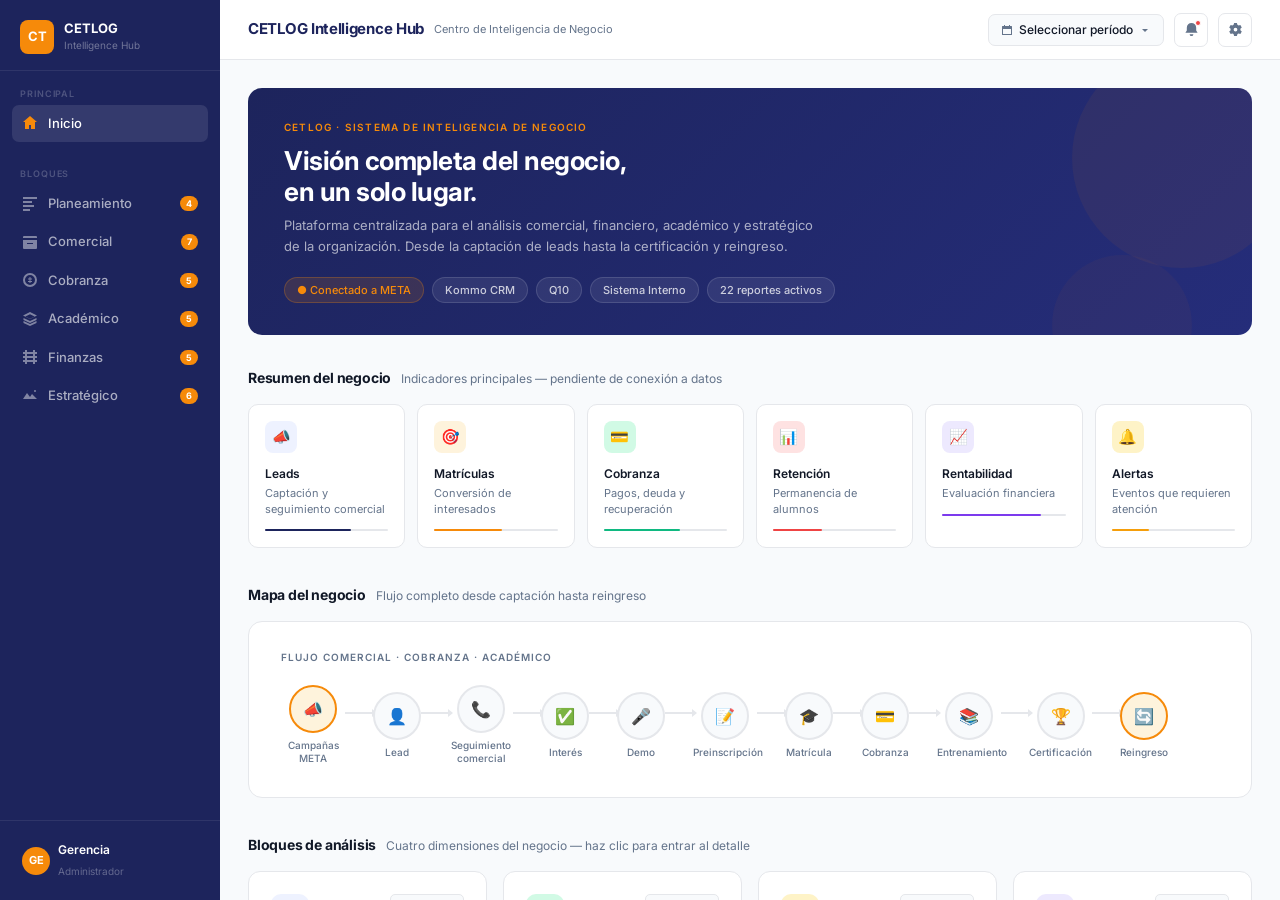
==== commit bca74816: "Add files via upload" ====
--- a/index.html
+++ b/index.html
@@ -96,6 +96,10 @@
         <svg class="nav-icon" viewBox="0 0 16 16" fill="currentColor"><path d="M8 1l7 3.5-7 3.5-7-3.5L8 1zm0 2.24L3.36 5.5 8 7.76 12.64 5.5 8 3.24zM1.5 7l6.5 3 6.5-3V9L8 12 1.5 9V7zm0 3l6.5 3 6.5-3v2L8 15l-6.5-3v-2z"/></svg>
         Académico<span class="nav-badge">5</span>
       </a>
+      <a class="nav-item" href="cetlog_finanzas.html">
+        <svg class="nav-icon" viewBox="0 0 16 16" fill="currentColor"><path d="M1 3h14v2H1V3zm0 4h14v2H1V7zm0 4h14v2H1v-2zM3 1h2v14H3V1zm8 0h2v14h-2V1z"/></svg>
+        Finanzas<span class="nav-badge">5</span>
+      </a>
       <a class="nav-item" href="cetlog_estrategico.html">
         <svg class="nav-icon" viewBox="0 0 16 16" fill="currentColor"><path d="M1 11l4-6 3 4 2-3 5 5H1zm13-8a1 1 0 1 1-2 0 1 1 0 0 1 2 0z"/></svg>
         Estratégico<span class="nav-badge">6</span>
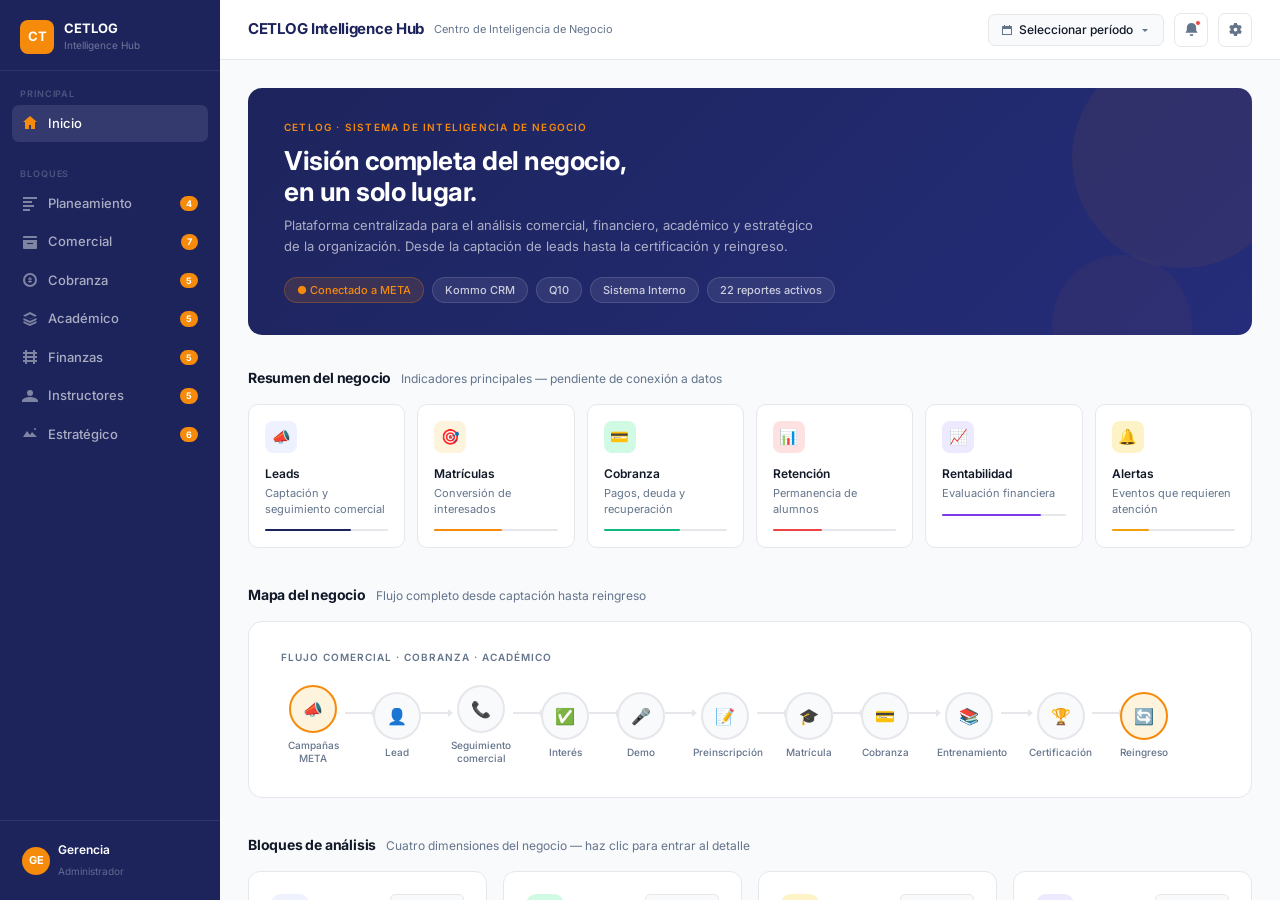
==== commit aa902170: "Add files via upload" ====
--- a/index.html
+++ b/index.html
@@ -100,7 +100,11 @@
         <svg class="nav-icon" viewBox="0 0 16 16" fill="currentColor"><path d="M1 3h14v2H1V3zm0 4h14v2H1V7zm0 4h14v2H1v-2zM3 1h2v14H3V1zm8 0h2v14h-2V1z"/></svg>
         Finanzas<span class="nav-badge">5</span>
       </a>
-      <a class="nav-item" href="cetlog_estrategico.html">
+      <a class="nav-item" href="cetlog_instructores.html">
+      <svg class="nav-icon" viewBox="0 0 16 16" fill="currentColor"><path d="M8 8a3 3 0 1 0 0-6 3 3 0 0 0 0 6zm0 1c-2.67 0-8 1.34-8 4v1h16v-1c0-2.66-5.33-4-8-4z"/></svg>
+      Instructores<span class="nav-badge">5</span>
+    </a>
+    <a class="nav-item" href="cetlog_estrategico.html">
         <svg class="nav-icon" viewBox="0 0 16 16" fill="currentColor"><path d="M1 11l4-6 3 4 2-3 5 5H1zm13-8a1 1 0 1 1-2 0 1 1 0 0 1 2 0z"/></svg>
         Estratégico<span class="nav-badge">6</span>
       </a>
